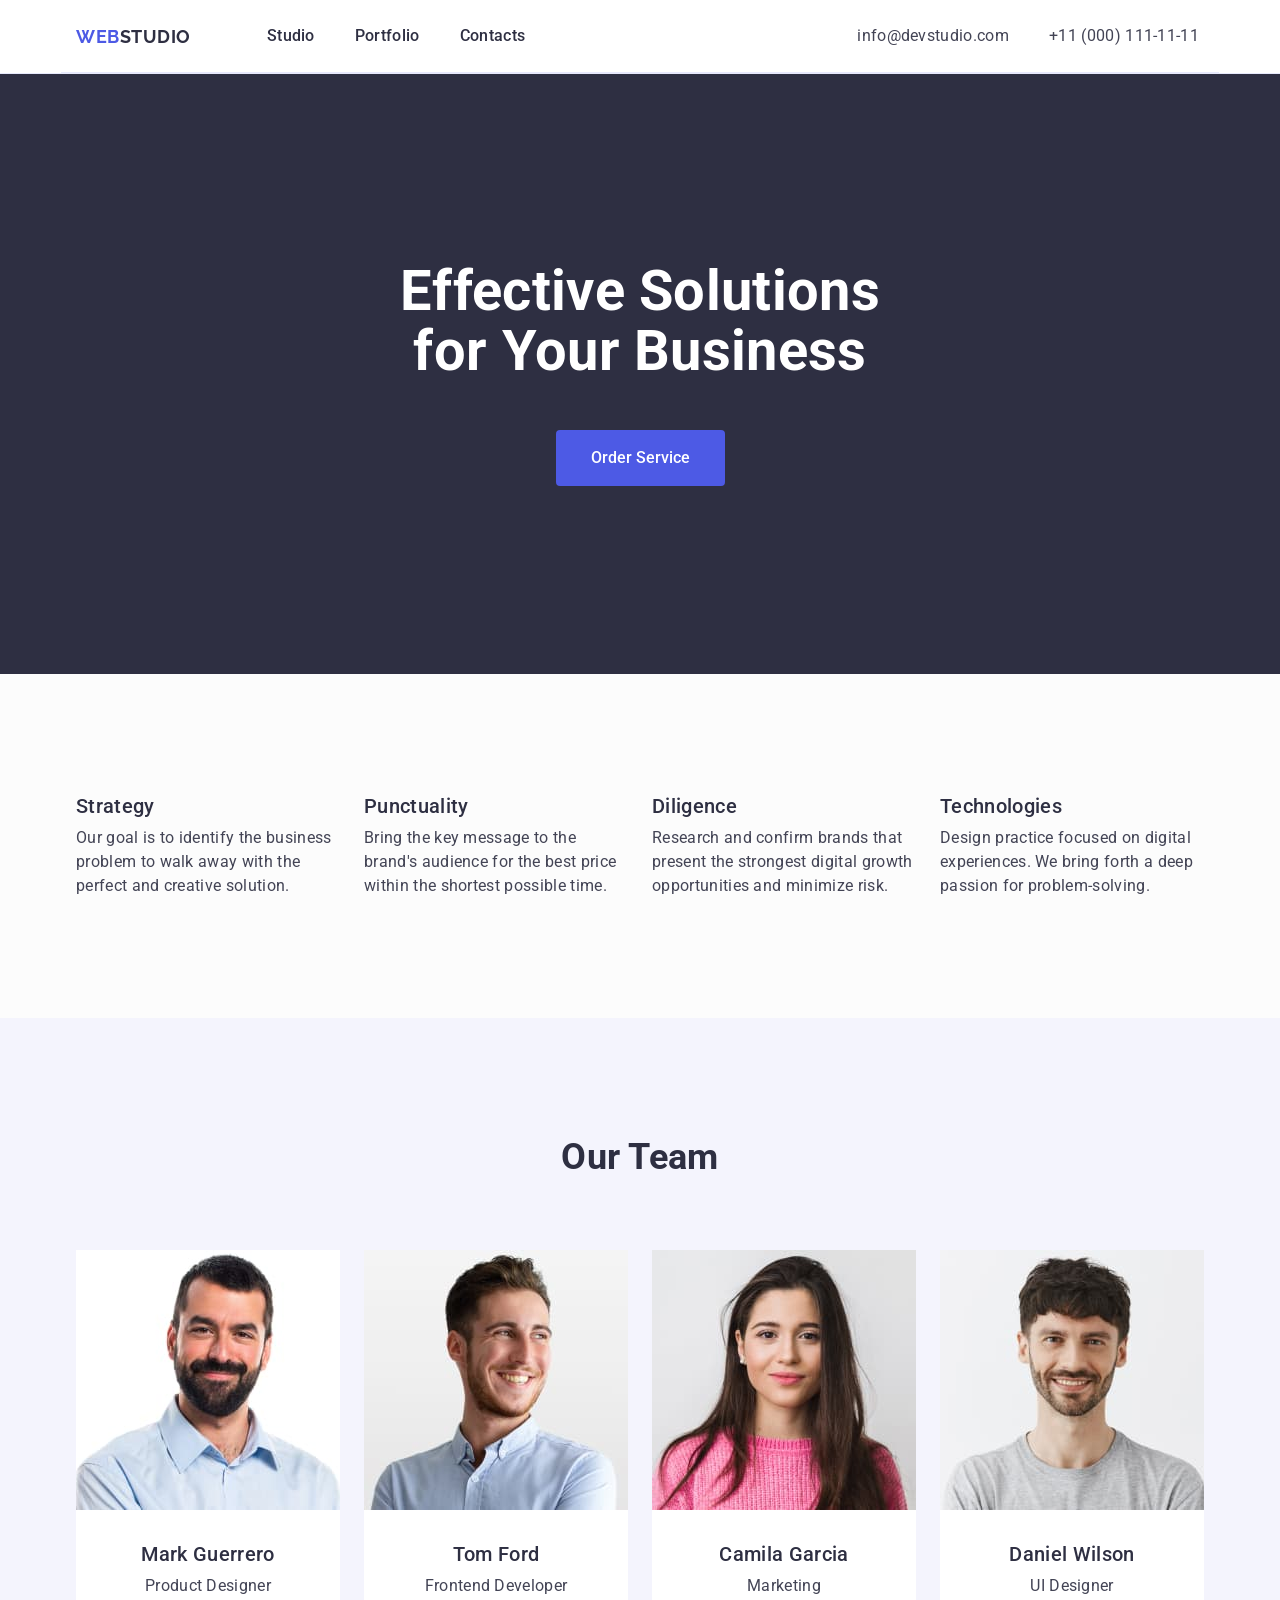
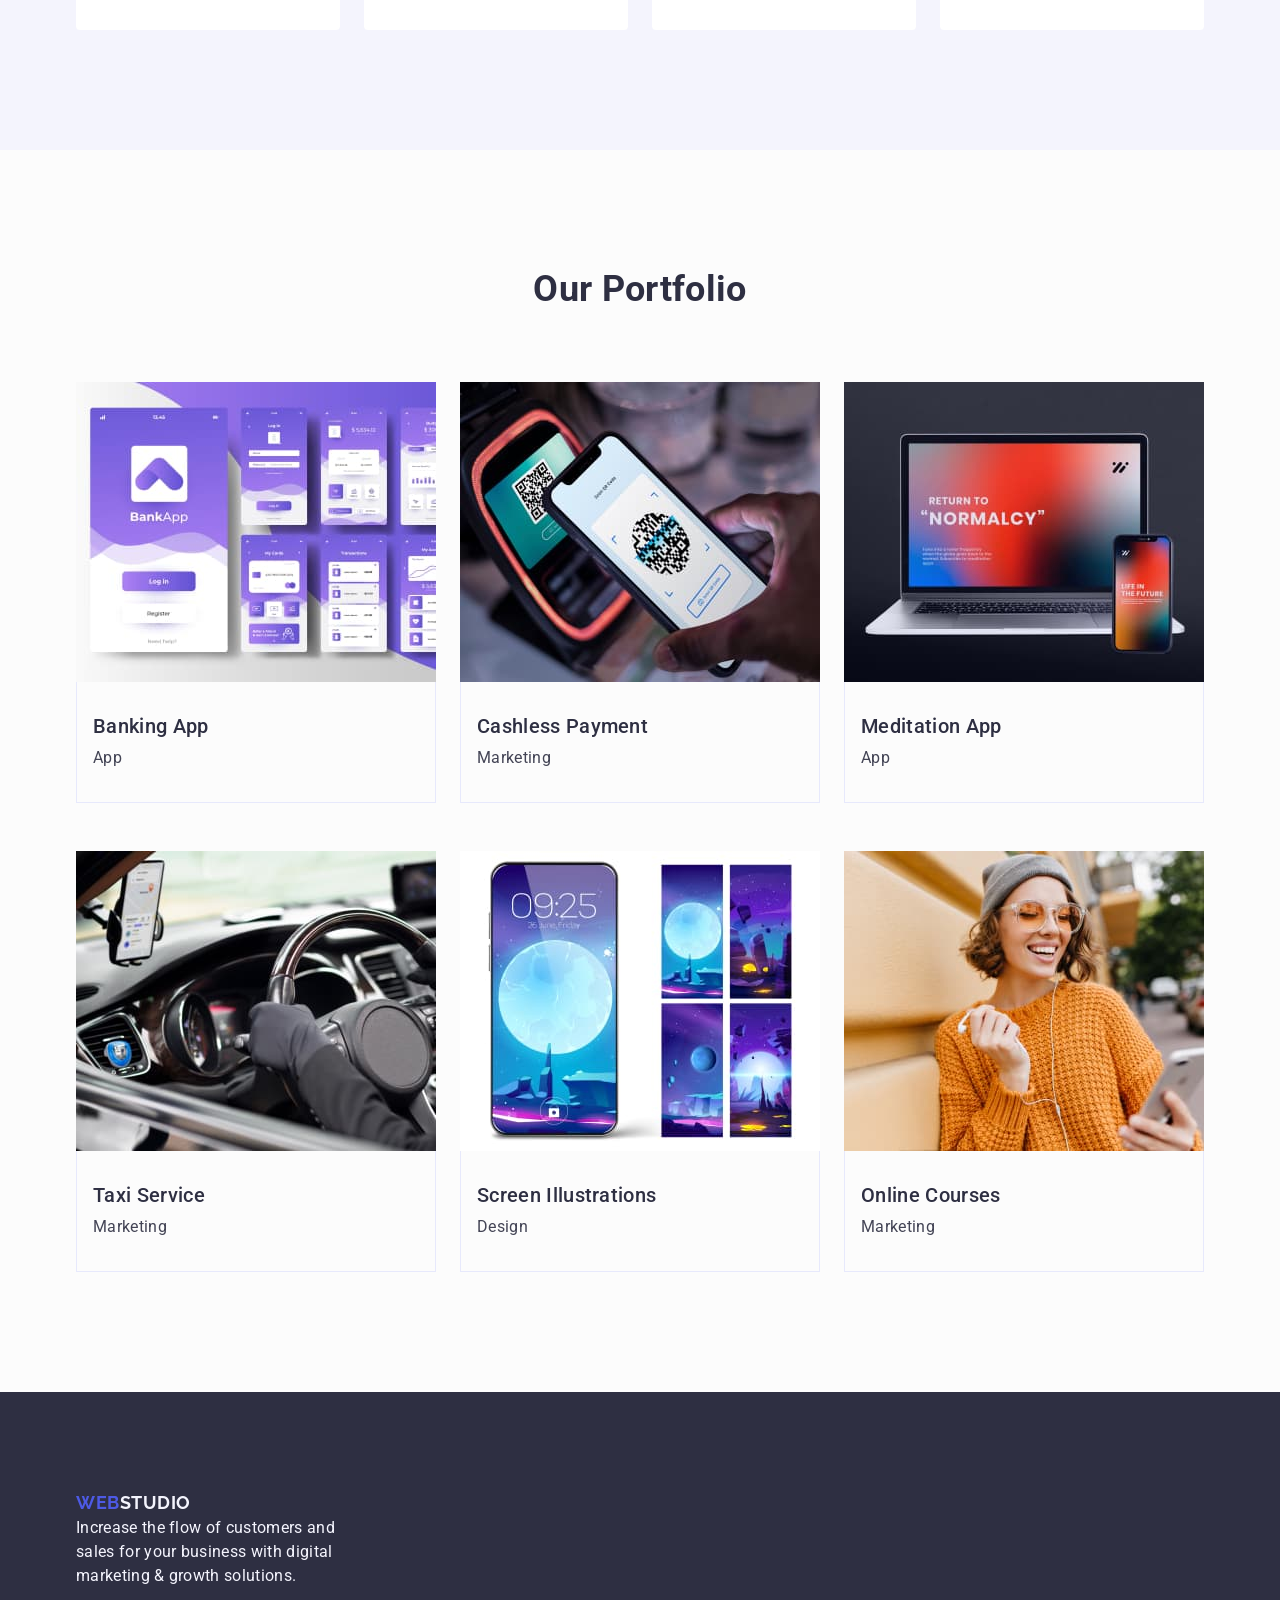
==== index.html @ 02511d61 "Initial commit" ====
<!DOCTYPE html>
<html lang="en">
  <head>
    <meta charset="UTF-8" />
    <meta name="viewport" content="width=device-width, initial-scale=1.0" />
    <title>Document</title>
    <link rel="preconnect" href="https://fonts.googleapis.com" />
    <link rel="preconnect" href="https://fonts.gstatic.com" crossorigin />
    <link rel="preconnect" href="https://fonts.googleapis.com" />
    <link rel="preconnect" href="https://fonts.gstatic.com" crossorigin />
    <link
      href="https://fonts.googleapis.com/css2?family=Raleway:ital,wght@0,700;1,700&family=Roboto:wght@400;500;700&display=swap"
      rel="stylesheet"
    />
    <link
      rel="stylesheet"
      href="https://cdnjs.cloudflare.com/ajax/libs/modern-normalize/3.0.1/modern-normalize.min.css"
    />
    <link rel="stylesheet" href="./css/style.css" />
  </head>
  <body>
    <!-- #region Header -->

    <header class="header-page">
      <div class="container header-page">
        <nav class="nav-page">
          <a class="nav-logo" href="./index.html"
            >WEB<span class="nav-logo-half">STUDIO</span></a
          >
          <ul class="nav-list">
            <li class="nav-item">
              <a class="nav-pages" href="./index.html">Studio</a>
            </li>
            <li class="nav-item"><a class="nav-pages" href="">Portfolio</a></li>
            <li class="nav-item"><a class="nav-pages" href="">Contacts</a></li>
          </ul>
        </nav>
        <address class="header-addr">
          <ul class="contacts">
            <li class="contacts-item">
              <a class="contacts-link" href="mailto:info@devstudio.com"
                >info@devstudio.com</a
              >
            </li>
            <li class="contacts-item">
              <a class="contacts-tel" href="tel:+110001111111"
                >+11 (000) 111-11-11</a
              >
            </li>
          </ul>
        </address>
      </div>
    </header>
    <!-- #endregion -->

    <main>
      <!-- #region Hero =======-->

      <section class="hero section">
        <div class="container">
          <h1 class="hero-name">Effective Solutions for Your Business</h1>
          <button class="hero-button" type="button">Order Service</button>
        </div>
      </section>
      <!-- #endregion -->

      <!-- #region Priorities -->

      <section class="priorities section">
        <div class="container priorities-container">
          <h2 class="priorities-name visually-hidden">Our priorities</h2>
          <ul class="priorities-list">
            <li class="priorities-list-item">
              <h3 class="priorities-list-name">Strategy</h3>
              <p class="priorities-list-text">
                Our goal is to identify the business problem to walk away with
                the perfect and creative solution.
              </p>
            </li>
            <li class="priorities-list-item">
              <h3 class="priorities-list-name">Punctuality</h3>
              <p class="priorities-list-text">
                Bring the key message to the brand's audience for the best price
                within the shortest possible time.
              </p>
            </li>
            <li class="priorities-list-item">
              <h3 class="priorities-list-name">Diligence</h3>
              <p class="priorities-list-text">
                Research and confirm brands that present the strongest digital
                growth opportunities and minimize risk.
              </p>
            </li>
            <li class="priorities-list-item">
              <h3 class="priorities-list-name">Technologies</h3>
              <p class="priorities-list-text">
                Design practice focused on digital experiences. We bring forth a
                deep passion for problem-solving.
              </p>
            </li>
          </ul>
        </div>
      </section>
      <!-- #endregion -->

      <!-- #region Our Team -->

      <section class="team section">
        <div class="container">
          <h2 class="team-name">Our Team</h2>
          <ul class="team-list">
            <li class="team-list-item">
              <img
                class="team-list-img"
                src="./img/webstudio/mark_guerrero.jpg"
                alt="Mark Guerrero"
                width="264"
                height="260"
              />
              <div class="team-container">
                <h3 class="team-list-name">Mark Guerrero</h3>
                <p class="team-list-text">Product Designer</p>
              </div>
            </li>
            <li class="team-list-item">
              <img
                class="team-list-img"
                src="./img/webstudio/tom_ford.jpg"
                alt="Tom Ford"
                width="264"
                height="260"
              />
              <div class="team-container">
                <h3 class="team-list-name">Tom Ford</h3>
                <p class="team-list-text">Frontend Developer</p>
              </div>
            </li>
            <li class="team-list-item">
              <img
                class="team-list-img"
                src="./img/webstudio/camila_garcia.jpg"
                alt="Camila Garcia"
                width="264"
                height="260"
              />
              <div class="team-container">
                <h3 class="team-list-name">Camila Garcia</h3>
                <p class="team-list-text">Marketing</p>
              </div>
            </li>
            <li class="team-list-item">
              <img
                class="team-list-img"
                src="./img/webstudio/daniel_wilson.jpg"
                alt="Daniel Wilson"
                width="264"
                height="260"
              />
              <div class="team-container">
                <h3 class="team-list-name">Daniel Wilson</h3>
                <p class="team-list-text">UI Designer</p>
              </div>
            </li>
          </ul>
        </div>
      </section>
      <!-- #endregion -->

      <!-- #region Portfolio -->

      <section class="portfolio section">
        <div class="container">
          <h2 class="portfolio-name">Our Portfolio</h2>
          <ul class="portfolio-list">
            <li class="portfolio-list-item">
              <img
                class="portfolio-list-img"
                src="./img/portfolio/banking-app.jpg"
                alt="Banking App"
                width="360"
                height="300"
              />
              <div class="portfolio-container">
                <h3 class="portfolio-list-name">Banking App</h3>
                <p class="portfolio-list-text">App</p>
              </div>
            </li>
            <li class="portfolio-list-item">
              <img
                class="portfolio-list-img"
                src="./img/portfolio/cashless-payment.jpg"
                alt="Cashless Payment"
                width="360"
                height="300"
              />
              <div class="portfolio-container">
                <h3 class="portfolio-list-name">Cashless Payment</h3>
                <p class="portfolio-list-text">Marketing</p>
              </div>
            </li>
            <li class="portfolio-list-item">
              <img
                class="portfolio-list-img"
                src="./img/portfolio/meditation-app.jpg"
                alt="Meditation App"
                width="360"
                height="300"
              />
              <div class="portfolio-container">
                <h3 class="portfolio-list-name">Meditation App</h3>
                <p class="portfolio-list-text">App</p>
              </div>
            </li>
            <li class="portfolio-list-item">
              <img
                class="portfolio-list-img"
                src="./img/portfolio/taxi-service.jpg"
                alt="Taxi Service"
                width="360"
                height="300"
              />
              <div class="portfolio-container">
                <h3 class="portfolio-list-name">Taxi Service</h3>
                <p class="portfolio-list-text">Marketing</p>
              </div>
            </li>
            <li class="portfolio-list-item">
              <img
                class="portfolio-list-img"
                src="./img/portfolio/screen-illustrations.jpg"
                alt="Screen Illustrations"
                width="360"
                height="300"
              />
              <div class="portfolio-container">
                <h3 class="portfolio-list-name">Screen Illustrations</h3>
                <p class="portfolio-list-text">Design</p>
              </div>
            </li>
            <li class="portfolio-list-item">
              <img
                class="portfolio-list-img"
                src="./img/portfolio/online-courses.jpg"
                alt="Online Courses"
                width="360"
                height="300"
              />
              <div class="portfolio-container">
                <h3 class="portfolio-list-name">Online Courses</h3>
                <p class="portfolio-list-text">Marketing</p>
              </div>
            </li>
          </ul>
        </div>
      </section>
      <!-- #endregion -->
    </main>

    <!--#region Footer -->

    <footer class="footer">
      <div class="container">
        <a class="nav-logo-footer" href="./index.html"
          >WEB<span class="nav-logo-half">STUDIO</span></a
        >
        <p class="footer-text">
          Increase the flow of customers and sales for your business with
          digital marketing & growth solutions.
        </p>
      </div>
    </footer>
    <!-- #endregion -->
  </body>
</html>
---- css/style.css ----
body {
  color: #434455;
  background-color: #fcfcfc;
  font-family: roboto, sans-serif;
  font-weight: 400;
  font-size: 16px;
  letter-spacing: 0.02em;
  line-height: 1.5;
}

/* #region крапки списків */
ul,
ol {
  margin-top: 0;
  margin-bottom: 0;
  padding-left: 0;
  list-style: none;
}

.visually-hidden {
  position: absolute;
  width: 1px;
  height: 1px;
  margin: -1px;
  border: 0;
  padding: 0;

  white-space: nowrap;
  clip-path: inset(100%);
  clip: rect(0 0 0 0);
  overflow: hidden;
}

/* #endregion */
/* #region нижне підкреслювання */
* {
  text-decoration: none;
}
/* #endregion */
/* #region загальний скид відступів */
h1,
h2,
h3,
h4,
h5,
h6,
p {
  margin-top: 0;
  margin-bottom: 0;
  padding: 0;
}

/* #endregion */
/* #region загальні данні для контейнера та секцій */
.container {
  max-width: 1158px;
  padding: 0 15px;
  margin: 0 auto;
}

.section {
  padding: 120px 0;
}
/* #endregion */
/* #region img в block */
img {
  display: block;
}
/* #endregion */
/*  #region Header */
.container .header-page {
  display: flex;
}
.header-page .container {
  display: flex;
}

.header-page {
  background-color: #ffffff;
  flex-wrap: nowrap;
  border-bottom: 1px solid #e7e9fc;
}

.nav-page {
  display: flex;
  align-items: center;
}

.nav-logo {
  font-family: Raleway, sans-serif;
  font-weight: 700;
  font-size: 18px;
  line-height: 1.1667;
  letter-spacing: 0.03em;
  color: #4d5ae5;
  margin-right: 76px;
  display: block;
  padding-top: 24px;
  padding-bottom: 24px;
}
.nav-logo-half {
  font-family: Raleway, sans-serif;
  font-weight: 700;
  font-size: 18px;
  line-height: 1.1667;
  letter-spacing: 0.03em;
  color: #2e2f42;
}

.nav-list {
  display: flex;
}

.nav-item {
  flex-basis: calc((100% - 80px) / 3);
}

.nav-item:not(:last-child) {
  margin-right: 40px;
}
.current-nav-pages {
  font-weight: 500;
  color: #2e2f42;
}
.current-nav-pages:hover,
.current-nav-pages:focus {
  color: #404bbf;
}

.current-nav-pages:active {
  color: #404bbf;
  text-decoration: underline;
}

.nav-pages:hover,
.nav-pages:focus,
.nav-pages:active {
  color: #404bbf;
}
.nav-pages {
  display: block;
  font-weight: 500;
  color: #2e2f42;
  padding: 24px 0;
}
.header-addr {
  font-style: normal;
  display: block;
  padding-top: 24px;
  padding-bottom: 24px;
}

.contacts {
  display: flex;
  margin-left: 332px;
}

.contacts-item {
  gap: 40px;
}

.contacts-link {
  margin-right: 40px;
}
.contacts-link,
.contacts-tel {
  display: inline-block;
  color: #434455;
}

.contacts-link:hover,
.contacts-link:focus {
  color: #404bbf;
}
.contacts-tel:hover,
.contacts-tel:focus {
  color: #404bbf;
}
/*  #endregion  */

/* #region Hero */
.hero {
  background-color: #2e2f42;
  padding-top: 188px;
  padding-bottom: 188px;
  text-align: center;
}
.hero-name {
  font-weight: 700;
  font-size: 56px;
  line-height: 1.07;
  color: #ffffff;
  max-width: 496px;
  margin-left: auto;
  margin-right: auto;
  margin-bottom: 48px;
}
.hero-button {
  font-weight: 500;
  color: #ffffff;
  background-color: #4d5ae5;
  min-width: 169px;
  height: 56px;
  border: 0;
  border-radius: 4px;
  cursor: pointer;
}
/* #endregion */

/* #region Priorities */
.priorities-container {
  display: flex;
}

.priorities-list {
  display: flex;
  gap: 24px;
}
.priorities-list-item {
  flex-basis: calc((100% - 72px) / 4);
}

.priorities-list-name {
  margin-bottom: 8px;
  font-weight: 500;
  font-size: 20px;
  line-height: 1.2;
  color: #2e2f42;
}
.priorities-list-text {
  display: flex;
  max-width: 264px;
  color: #434455;
}
/* #endregion */

/* #region Our Team */
.team {
  background-color: #f4f4fd;
}
.team-name {
  font-weight: 700;
  font-size: 36px;
  line-height: 1.11;
  text-align: center;
  margin-bottom: 72px;
  color: #2e2f42;
}
.team-list {
  display: flex;
  gap: 24px;
}

.team-list-item {
  border-radius: 0 0 4px 4px;
  background-color: #ffffff;
  width: calc((100% - 72px) / 4);
}

.team-container {
  padding: 32px 0;
  text-align: center;
}
.team-list-name {
  font-weight: 500;
  font-size: 20px;
  line-height: 1.2;
  color: #2e2f42;
  margin-bottom: 8px;
}
.team-list-text {
  color: #434455;
}
/* #endregion */

/* #region Portfolio */
.portfolio {
}
.portfolio-name {
  font-weight: 700;
  font-size: 36px;
  line-height: 1.11;
  text-align: center;
  margin-bottom: 72px;
  color: #2e2f42;
}
.portfolio-list {
  display: flex;
  flex-wrap: wrap;
  gap: 48px 24px;
}
.portfolio-list-item {
  flex-basis: calc((100% - 48px) / 3);
}

.portfolio-container {
  padding: 32px 16px;
  border-bottom: 1px solid #e7e9fc;
  border-left: 1px solid #e7e9fc;
  border-right: 1px solid #e7e9fc;
}

.portfolio-list-name {
  font-weight: 500;
  font-size: 20px;
  line-height: 1.2;
  margin-bottom: 8px;
  color: #2e2f42;
}
.portfolio-list-text {
  color: #434455;
}
/* #endregion */

/* #region Footer */
.footer {
  padding-top: 100px;
  padding-bottom: 100px;
  background: #2e2f42;
}

.footer .container {
  flex-direction: column;
}
.footer .nav-logo-footer {
  font-family: 'Raleway', sans-serif;
  font-weight: 700;
  font-size: 18px;
  line-height: 1.17;
  letter-spacing: 0.03em;
  margin-bottom: 16px;
  color: #4d5ae5;
}
.footer .nav-logo-half {
  font-family: 'Raleway', sans-serif;
  font-weight: 700;
  font-size: 18px;
  line-height: 1.17;
  letter-spacing: 0.03em;
  color: #f4f4fd;
}
.footer-text {
  max-width: 264px;
  color: #f4f4fd;
}
/* #endregion */
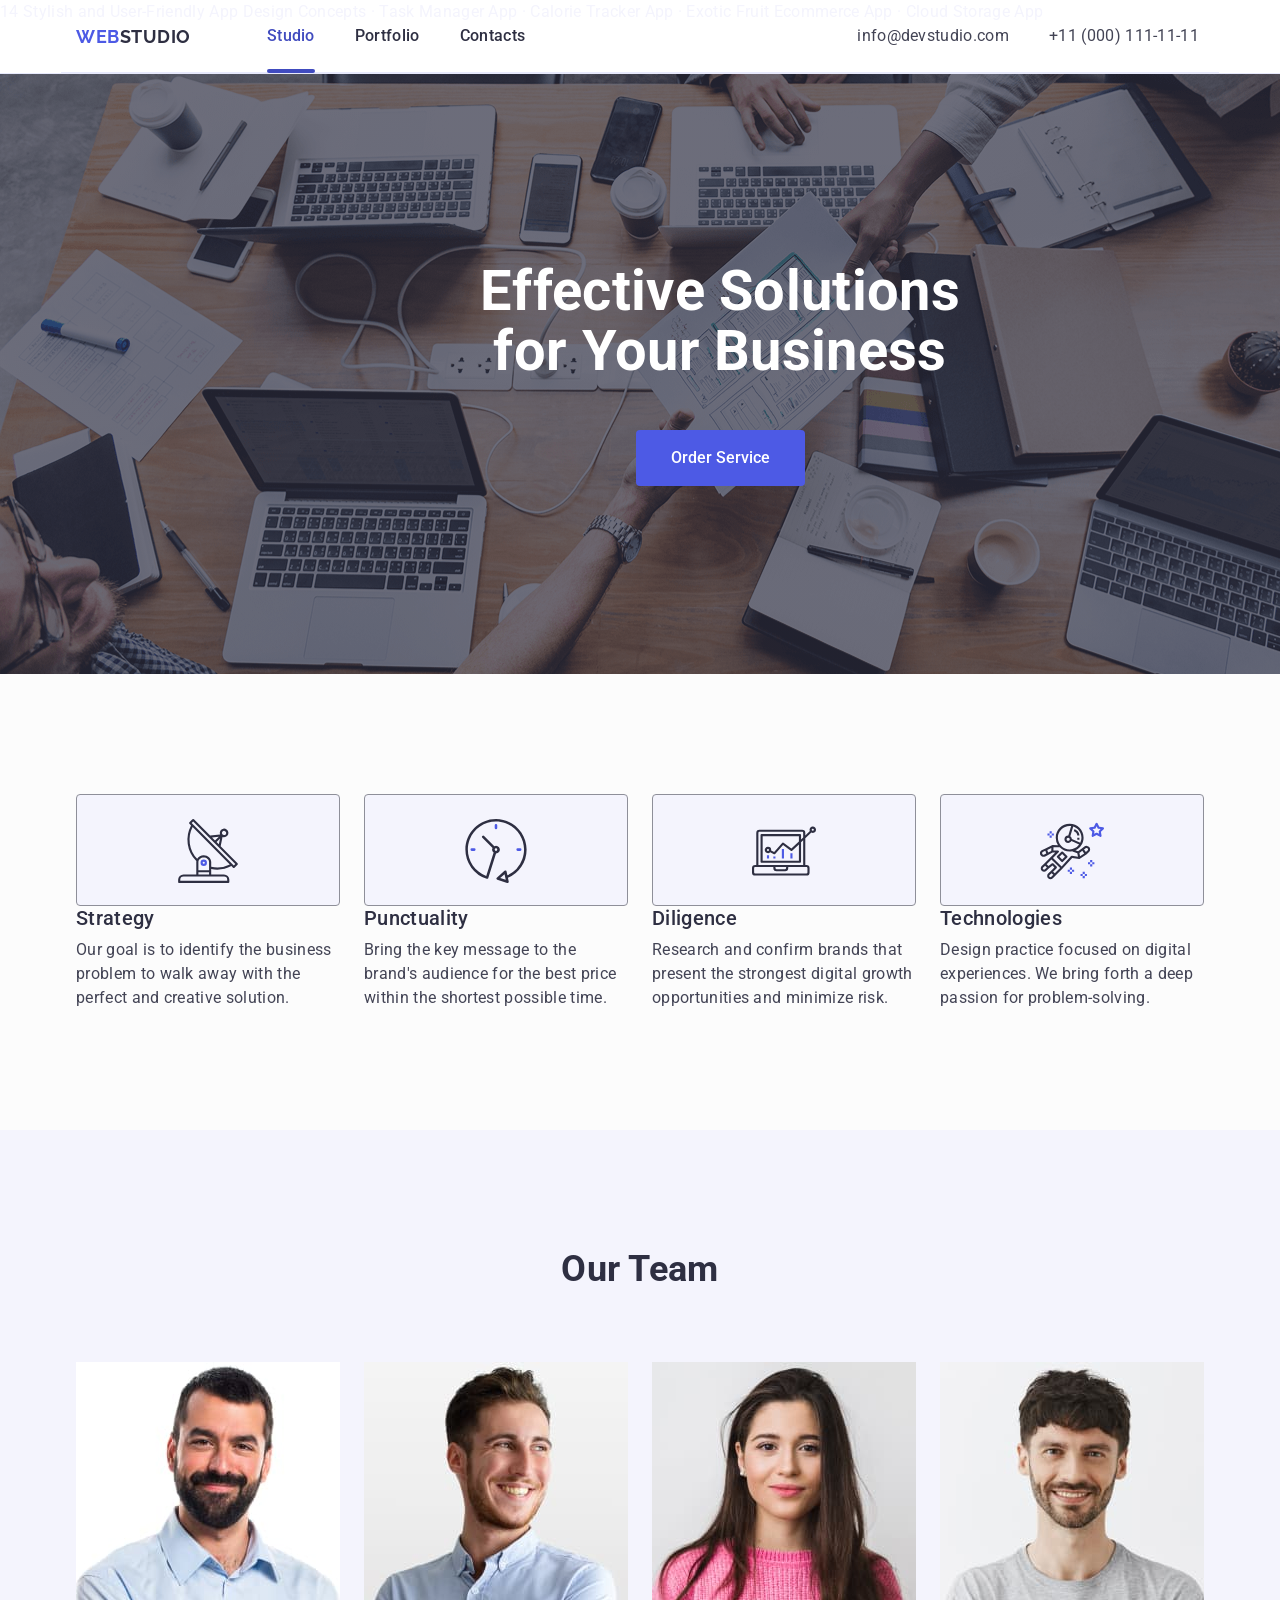
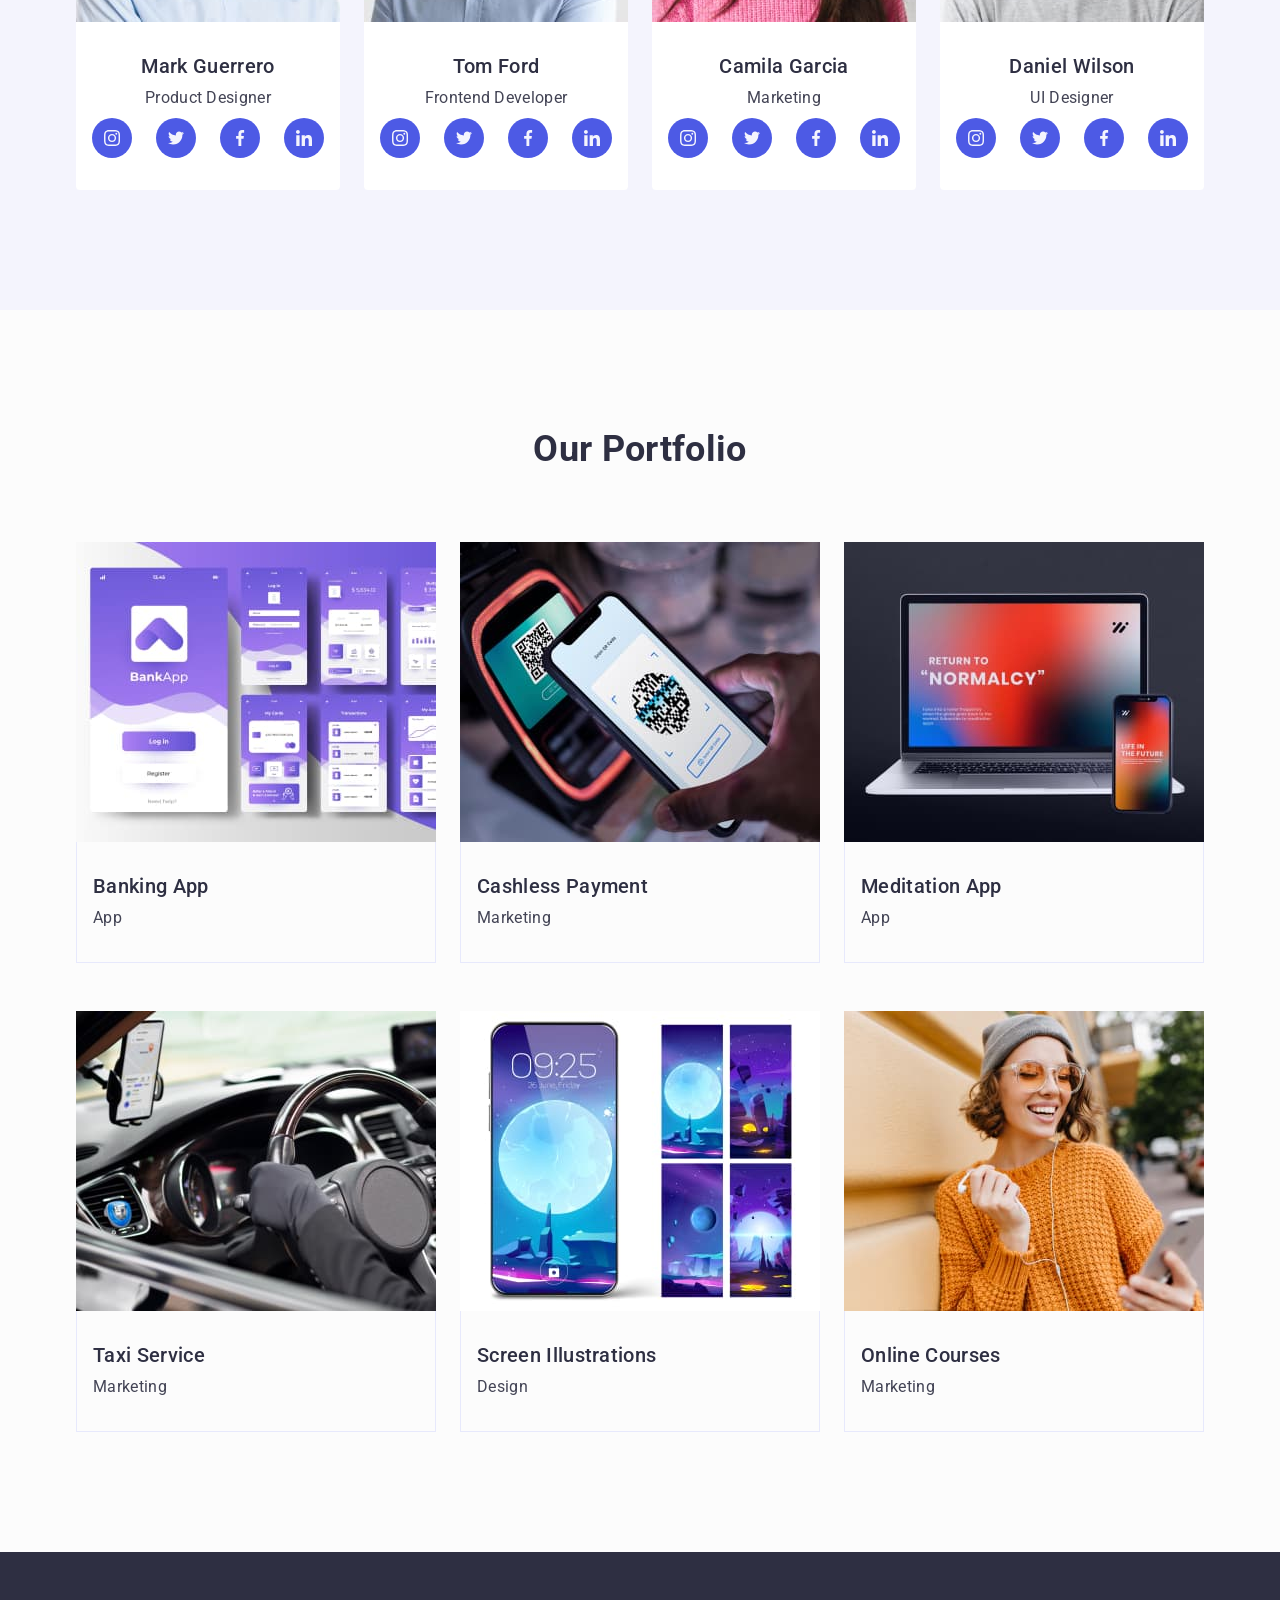
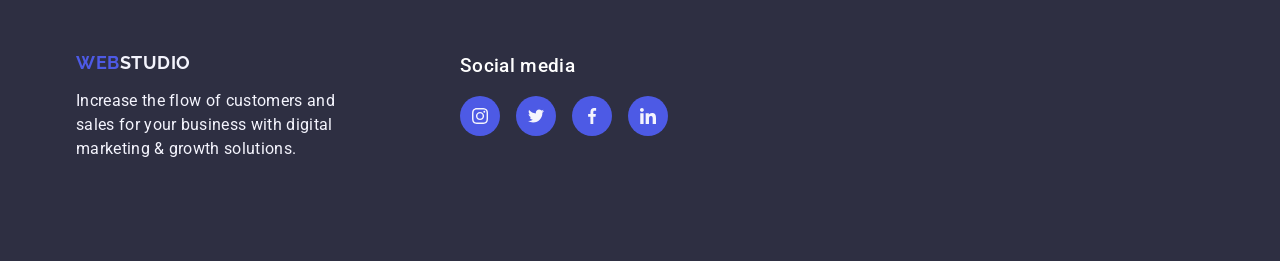
==== commit d601985d: "додавання svg іконок, створення css-переходів" ====
--- a/index.html
+++ b/index.html
@@ -29,7 +29,7 @@
           >
           <ul class="nav-list">
             <li class="nav-item">
-              <a class="nav-pages" href="./index.html">Studio</a>
+              <a class="nav-pages page-studio" href="./index.html">Studio</a>
             </li>
             <li class="nav-item"><a class="nav-pages" href="">Portfolio</a></li>
             <li class="nav-item"><a class="nav-pages" href="">Contacts</a></li>
@@ -71,6 +71,11 @@
           <h2 class="priorities-name visually-hidden">Our priorities</h2>
           <ul class="priorities-list">
             <li class="priorities-list-item">
+              <div class="icon">
+                <svg class="priorities-list-icon" width="64" height="64">
+                  <use href="./img/icons/icons.svg#icon-antenna"></use>
+                </svg>
+              </div>
               <h3 class="priorities-list-name">Strategy</h3>
               <p class="priorities-list-text">
                 Our goal is to identify the business problem to walk away with
@@ -78,6 +83,11 @@
               </p>
             </li>
             <li class="priorities-list-item">
+              <div class="icon">
+                <svg class="priorities-list-icon" width="64" height="64">
+                  <use href="./img/icons/icons.svg#icon-clock"></use>
+                </svg>
+              </div>
               <h3 class="priorities-list-name">Punctuality</h3>
               <p class="priorities-list-text">
                 Bring the key message to the brand's audience for the best price
@@ -85,6 +95,11 @@
               </p>
             </li>
             <li class="priorities-list-item">
+              <div class="icon">
+                <svg class="priorities-list-icon" width="64" height="64">
+                  <use href="./img/icons/icons.svg#icon-diagram"></use>
+                </svg>
+              </div>
               <h3 class="priorities-list-name">Diligence</h3>
               <p class="priorities-list-text">
                 Research and confirm brands that present the strongest digital
@@ -92,6 +107,11 @@
               </p>
             </li>
             <li class="priorities-list-item">
+              <div class="icon">
+                <svg class="priorities-list-icon" width="64" height="64">
+                  <use href="./img/icons/icons.svg#icon-astronaut"></use>
+                </svg>
+              </div>
               <h3 class="priorities-list-name">Technologies</h3>
               <p class="priorities-list-text">
                 Design practice focused on digital experiences. We bring forth a
@@ -120,6 +140,52 @@
               <div class="team-container">
                 <h3 class="team-list-name">Mark Guerrero</h3>
                 <p class="team-list-text">Product Designer</p>
+                <ul class="team-container-icon">
+                  <li class="team-list-icon">
+                    <a href="#" class="team-list-icon-social"
+                      ><svg
+                        class="team-link-social-icon"
+                        width="16"
+                        height="16"
+                      >
+                        <use href="./img/icons/icons.svg#icon-instagram"></use>
+                      </svg>
+                    </a>
+                  </li>
+                  <li class="team-list-icon">
+                    <a href="" class="team-list-icon-social"
+                      ><svg
+                        class="team-link-social-icon"
+                        width="16"
+                        height="16"
+                      >
+                        <use href="./img/icons/icons.svg#icon-twitter"></use>
+                      </svg>
+                    </a>
+                  </li>
+                  <li class="team-list-icon">
+                    <a href="" class="team-list-icon-social"
+                      ><svg
+                        class="team-link-social-icon"
+                        width="16"
+                        height="16"
+                      >
+                        <use href="./img/icons/icons.svg#icon-facebook"></use>
+                      </svg>
+                    </a>
+                  </li>
+                  <li class="team-list-icon">
+                    <a href="" class="team-list-icon-social"
+                      ><svg
+                        class="team-link-social-icon"
+                        width="16"
+                        height="16"
+                      >
+                        <use href="./img/icons/icons.svg#icon-linkedin"></use>
+                      </svg>
+                    </a>
+                  </li>
+                </ul>
               </div>
             </li>
             <li class="team-list-item">
@@ -133,6 +199,52 @@
               <div class="team-container">
                 <h3 class="team-list-name">Tom Ford</h3>
                 <p class="team-list-text">Frontend Developer</p>
+                <ul class="team-container-icon">
+                  <li class="team-list-icon">
+                    <a href="#" class="team-list-icon-social"
+                      ><svg
+                        class="team-link-social-icon"
+                        width="16"
+                        height="16"
+                      >
+                        <use href="./img/icons/icons.svg#icon-instagram"></use>
+                      </svg>
+                    </a>
+                  </li>
+                  <li class="team-list-icon">
+                    <a href="" class="team-list-icon-social"
+                      ><svg
+                        class="team-link-social-icon"
+                        width="16"
+                        height="16"
+                      >
+                        <use href="./img/icons/icons.svg#icon-twitter"></use>
+                      </svg>
+                    </a>
+                  </li>
+                  <li class="team-list-icon">
+                    <a href="" class="team-list-icon-social"
+                      ><svg
+                        class="team-link-social-icon"
+                        width="16"
+                        height="16"
+                      >
+                        <use href="./img/icons/icons.svg#icon-facebook"></use>
+                      </svg>
+                    </a>
+                  </li>
+                  <li class="team-list-icon">
+                    <a href="" class="team-list-icon-social"
+                      ><svg
+                        class="team-link-social-icon"
+                        width="16"
+                        height="16"
+                      >
+                        <use href="./img/icons/icons.svg#icon-linkedin"></use>
+                      </svg>
+                    </a>
+                  </li>
+                </ul>
               </div>
             </li>
             <li class="team-list-item">
@@ -146,6 +258,52 @@
               <div class="team-container">
                 <h3 class="team-list-name">Camila Garcia</h3>
                 <p class="team-list-text">Marketing</p>
+                <ul class="team-container-icon">
+                  <li class="team-list-icon">
+                    <a href="#" class="team-list-icon-social"
+                      ><svg
+                        class="team-link-social-icon"
+                        width="16"
+                        height="16"
+                      >
+                        <use href="./img/icons/icons.svg#icon-instagram"></use>
+                      </svg>
+                    </a>
+                  </li>
+                  <li class="team-list-icon">
+                    <a href="" class="team-list-icon-social"
+                      ><svg
+                        class="team-link-social-icon"
+                        width="16"
+                        height="16"
+                      >
+                        <use href="./img/icons/icons.svg#icon-twitter"></use>
+                      </svg>
+                    </a>
+                  </li>
+                  <li class="team-list-icon">
+                    <a href="" class="team-list-icon-social"
+                      ><svg
+                        class="team-link-social-icon"
+                        width="16"
+                        height="16"
+                      >
+                        <use href="./img/icons/icons.svg#icon-facebook"></use>
+                      </svg>
+                    </a>
+                  </li>
+                  <li class="team-list-icon">
+                    <a href="" class="team-list-icon-social"
+                      ><svg
+                        class="team-link-social-icon"
+                        width="16"
+                        height="16"
+                      >
+                        <use href="./img/icons/icons.svg#icon-linkedin"></use>
+                      </svg>
+                    </a>
+                  </li>
+                </ul>
               </div>
             </li>
             <li class="team-list-item">
@@ -159,6 +317,52 @@
               <div class="team-container">
                 <h3 class="team-list-name">Daniel Wilson</h3>
                 <p class="team-list-text">UI Designer</p>
+                <ul class="team-container-icon">
+                  <li class="team-list-icon">
+                    <a href="#" class="team-list-icon-social"
+                      ><svg
+                        class="team-link-social-icon"
+                        width="16"
+                        height="16"
+                      >
+                        <use href="./img/icons/icons.svg#icon-instagram"></use>
+                      </svg>
+                    </a>
+                  </li>
+                  <li class="team-list-icon">
+                    <a href="" class="team-list-icon-social"
+                      ><svg
+                        class="team-link-social-icon"
+                        width="16"
+                        height="16"
+                      >
+                        <use href="./img/icons/icons.svg#icon-twitter"></use>
+                      </svg>
+                    </a>
+                  </li>
+                  <li class="team-list-icon">
+                    <a href="" class="team-list-icon-social"
+                      ><svg
+                        class="team-link-social-icon"
+                        width="16"
+                        height="16"
+                      >
+                        <use href="./img/icons/icons.svg#icon-facebook"></use>
+                      </svg>
+                    </a>
+                  </li>
+                  <li class="team-list-icon">
+                    <a href="" class="team-list-icon-social"
+                      ><svg
+                        class="team-link-social-icon"
+                        width="16"
+                        height="16"
+                      >
+                        <use href="./img/icons/icons.svg#icon-linkedin"></use>
+                      </svg>
+                    </a>
+                  </li>
+                </ul>
               </div>
             </li>
           </ul>
@@ -173,17 +377,28 @@
           <h2 class="portfolio-name">Our Portfolio</h2>
           <ul class="portfolio-list">
             <li class="portfolio-list-item">
-              <img
-                class="portfolio-list-img"
-                src="./img/portfolio/banking-app.jpg"
-                alt="Banking App"
-                width="360"
-                height="300"
-              />
-              <div class="portfolio-container">
-                <h3 class="portfolio-list-name">Banking App</h3>
-                <p class="portfolio-list-text">App</p>
-              </div>
+              <a href="#" class="overlay-link">
+                <div>
+                  <img
+                    class="portfolio-list-img"
+                    src="./img/portfolio/banking-app.jpg"
+                    alt="Banking App"
+                    width="360"
+                    height="300"
+                  />
+                </div>
+                <div class="portfolio-container">
+                  <h3 class="portfolio-list-name">Banking App</h3>
+                  <p class="portfolio-list-text">App</p>
+                </div>
+                <div class="overlay">
+                  <p class="overlay-text">
+                    14 Stylish and User-Friendly App Design Concepts · Task
+                    Manager App · Calorie Tracker App · Exotic Fruit Ecommerce
+                    App · Cloud Storage App
+                  </p>
+                </div>
+              </a>
             </li>
             <li class="portfolio-list-item">
               <img
@@ -259,14 +474,51 @@
     <!--#region Footer -->
 
     <footer class="footer">
-      <div class="container">
-        <a class="nav-logo-footer" href="./index.html"
-          >WEB<span class="nav-logo-half">STUDIO</span></a
-        >
-        <p class="footer-text">
-          Increase the flow of customers and sales for your business with
-          digital marketing & growth solutions.
-        </p>
+      <div class="container container-footer">
+        <div class="logo-footer">
+          <a class="nav-logo-footer" href="./index.html"
+            >WEB<span class="nav-logo-half">STUDIO</span></a
+          >
+          <p class="footer-text">
+            Increase the flow of customers and sales for your business with
+            digital marketing & growth solutions.
+          </p>
+        </div>
+        <div class="social">
+          <h3 class="social-name">Social media</h3>
+          <div class="footer-social-icon">
+            <ul class="social-name-icon">
+              <li class="social-name-list-icon">
+                <a href="#" class="footer-list-icon-social"
+                  ><svg class="footer-link-social-icon" width="16" height="16">
+                    <use href="./img/icons/icons.svg#icon-instagram"></use>
+                  </svg>
+                </a>
+              </li>
+              <li class="social-name-list-icon">
+                <a href="" class="footer-list-icon-social"
+                  ><svg class="footer-link-social-icon" width="16" height="16">
+                    <use href="./img/icons/icons.svg#icon-twitter"></use>
+                  </svg>
+                </a>
+              </li>
+              <li class="social-name-list-icon">
+                <a href="" class="footer-list-icon-social"
+                  ><svg class="footer-link-social-icon" width="16" height="16">
+                    <use href="./img/icons/icons.svg#icon-facebook"></use>
+                  </svg>
+                </a>
+              </li>
+              <li class="social-name-list-icon">
+                <a href="" class="footer-list-icon-social"
+                  ><svg class="footer-link-social-icon" width="16" height="16">
+                    <use href="./img/icons/icons.svg#icon-linkedin"></use>
+                  </svg>
+                </a>
+              </li>
+            </ul>
+          </div>
+        </div>
       </div>
     </footer>
     <!-- #endregion -->
--- a/css/style.css
+++ b/css/style.css
@@ -118,7 +118,7 @@
 .nav-item:not(:last-child) {
   margin-right: 40px;
 }
-.current-nav-pages {
+/* .current-nav-pages {
   font-weight: 500;
   color: #2e2f42;
 }
@@ -130,7 +130,7 @@
 .current-nav-pages:active {
   color: #404bbf;
   text-decoration: underline;
-}
+} */
 
 .nav-pages:hover,
 .nav-pages:focus,
@@ -142,7 +142,27 @@
   font-weight: 500;
   color: #2e2f42;
   padding: 24px 0;
-}
+  transition-property: color;
+  transition-duration: 250ms;
+  transition-timing-function: cubic-bezier(0.4, 0, 0.2, 1);
+}
+
+.page-studio {
+  position: relative;
+  color: #404bbf;
+}
+
+.page-studio::after {
+  content: '';
+  width: 100%;
+  position: absolute;
+  left: 0;
+  bottom: -1px;
+  height: 4px;
+  background-color: #404bbf;
+  border-radius: 2px;
+}
+
 .header-addr {
   font-style: normal;
   display: block;
@@ -166,6 +186,9 @@
 .contacts-tel {
   display: inline-block;
   color: #434455;
+  transition-property: color;
+  transition-duration: 250ms;
+  transition-timing-function: cubic-bezier(0.4, 0, 0.2, 1);
 }
 
 .contacts-link:hover,
@@ -184,6 +207,17 @@
   padding-top: 188px;
   padding-bottom: 188px;
   text-align: center;
+
+  background-image: linear-gradient(
+      to bottom,
+      rgba(46, 47, 66, 0.7),
+      rgba(46, 47, 66, 0.7)
+    ),
+    url(../img/people-office.png);
+
+  width: 1440px;
+  margin-left: auto;
+  margin-right: auto;
 }
 .hero-name {
   font-weight: 700;
@@ -220,6 +254,18 @@
   flex-basis: calc((100% - 72px) / 4);
 }
 
+.icon {
+  display: block;
+  text-align: center;
+  border: 1px solid #8e8f99;
+  border-radius: 4px;
+  background: #f4f4fd;
+  height: 112px;
+}
+.priorities-list-icon {
+  height: 112px;
+}
+
 .priorities-list-name {
   margin-bottom: 8px;
   font-weight: 500;
@@ -255,6 +301,15 @@
   border-radius: 0 0 4px 4px;
   background-color: #ffffff;
   width: calc((100% - 72px) / 4);
+  transition-property: box-shadow;
+  transition-duration: 250ms;
+  transition-timing-function: cubic-bezier(0.4, 0, 0.2, 1);
+}
+
+.team-list-item:hover,
+.team-list-item:focus {
+  box-shadow: 0 2px 1px 0 rgba(46, 47, 66, 0.08),
+    0 1px 1px 0 rgba(46, 47, 66, 0.16), 0 1px 6px 0 rgba(46, 47, 66, 0.08);
 }
 
 .team-container {
@@ -270,12 +325,38 @@
 }
 .team-list-text {
   color: #434455;
-}
+  padding-bottom: 8px;
+}
+.team-container-icon {
+  display: flex;
+  gap: 24px;
+  padding-left: 16px;
+  padding-right: 16px;
+}
+
+.team-list-icon-social:hover,
+.team-list-icon-social:focus {
+  background-color: #31d0aa;
+}
+
+.team-list-icon-social {
+  display: flex;
+  justify-content: center;
+  align-items: center;
+  width: 40px;
+  height: 40px;
+  border-radius: 50%;
+  background-color: #4d5ae5;
+  fill: #f4f4fd;
+  transition-property: background-color;
+  transition-duration: 250ms;
+  transition-timing-function: cubic-bezier(0.4, 0, 0.2, 1);
+}
+
 /* #endregion */
 
 /* #region Portfolio */
-.portfolio {
-}
+
 .portfolio-name {
   font-weight: 700;
   font-size: 36px;
@@ -291,6 +372,16 @@
 }
 .portfolio-list-item {
   flex-basis: calc((100% - 48px) / 3);
+  transition-property: box-shadow, background-color;
+  transition-duration: 250ms;
+  transition-timing-function: cubic-bezier(0.4, 0, 0.2, 1);
+}
+
+.portfolio-list-item:hover,
+.portfolio-list-item:focus {
+  box-shadow: 0 2px 1px 0 rgba(46, 47, 66, 0.08),
+    0 1px 1px 0 rgba(46, 47, 66, 0.16), 0 1px 6px 0 rgba(46, 47, 66, 0.08);
+  background: #fff;
 }
 
 .portfolio-container {
@@ -310,6 +401,16 @@
 .portfolio-list-text {
   color: #434455;
 }
+
+.overlay {
+  position: absolute;
+  top: 0;
+  left: 0;
+}
+
+.overlay-text {
+  color: #f4f4fd;
+}
 /* #endregion */
 
 /* #region Footer */
@@ -319,9 +420,14 @@
   background: #2e2f42;
 }
 
-.footer .container {
+.container-footer {
+  display: flex;
+}
+
+.logo-footer {
   flex-direction: column;
 }
+
 .footer .nav-logo-footer {
   font-family: 'Raleway', sans-serif;
   font-weight: 700;
@@ -343,4 +449,43 @@
   max-width: 264px;
   color: #f4f4fd;
 }
-/* #endregion */
+
+.container .logo-footer {
+  display: flex;
+  margin-right: 120px;
+}
+
+.social {
+  display: block;
+}
+.social-name {
+  font-weight: 500;
+  color: #fff;
+  margin-bottom: 16px;
+}
+.social-name-icon {
+  display: flex;
+  gap: 16px;
+}
+.social-name-list-icon {
+}
+.footer-list-icon-social {
+  display: flex;
+  justify-content: center;
+  align-items: center;
+  width: 40px;
+  height: 40px;
+  border-radius: 50%;
+  background-color: #4d5ae5;
+  fill: #f4f4fd;
+  transition-property: background-color;
+  transition-duration: 250ms;
+  transition-timing-function: cubic-bezier(0.4, 0, 0.2, 1);
+}
+.footer-list-icon-social:hover,
+.footer-list-icon-social:focus {
+  background-color: #31d0aa;
+}
+.footer-link-social-icon {
+}
+/* #endregion */
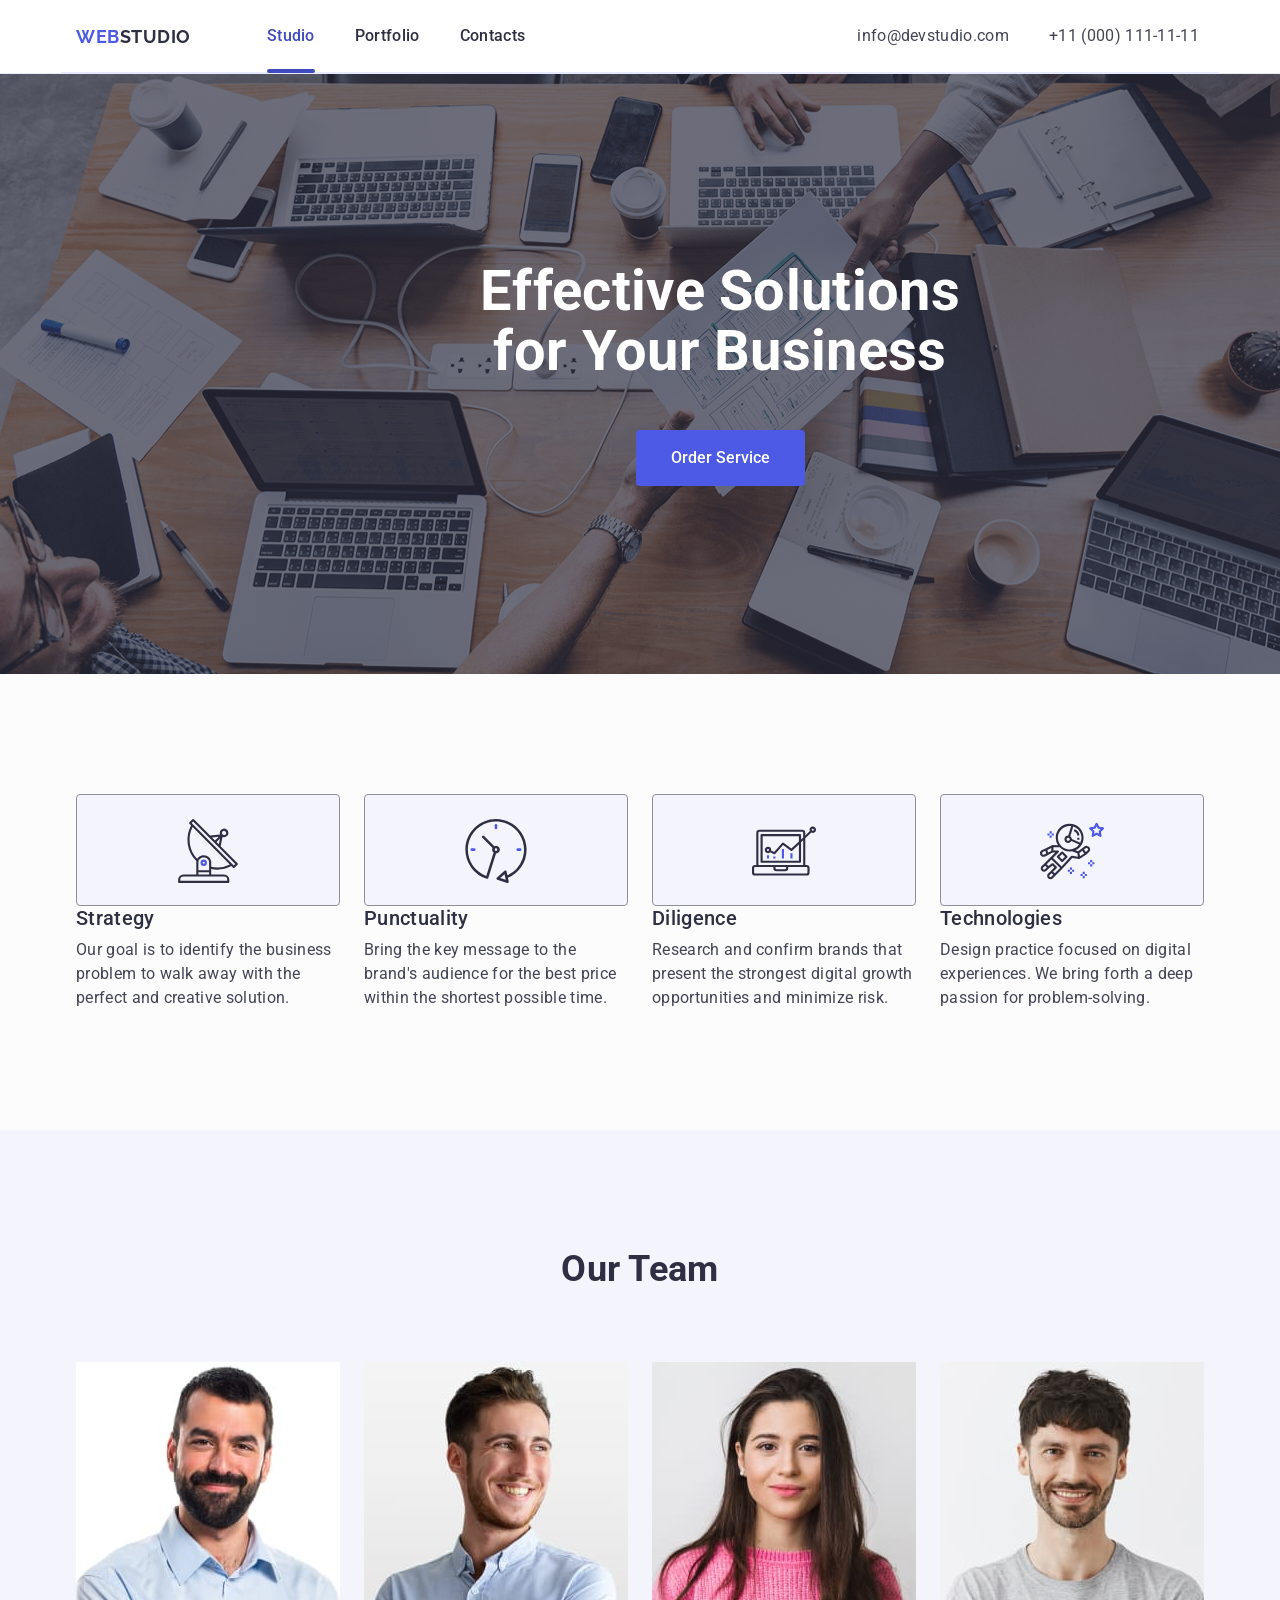
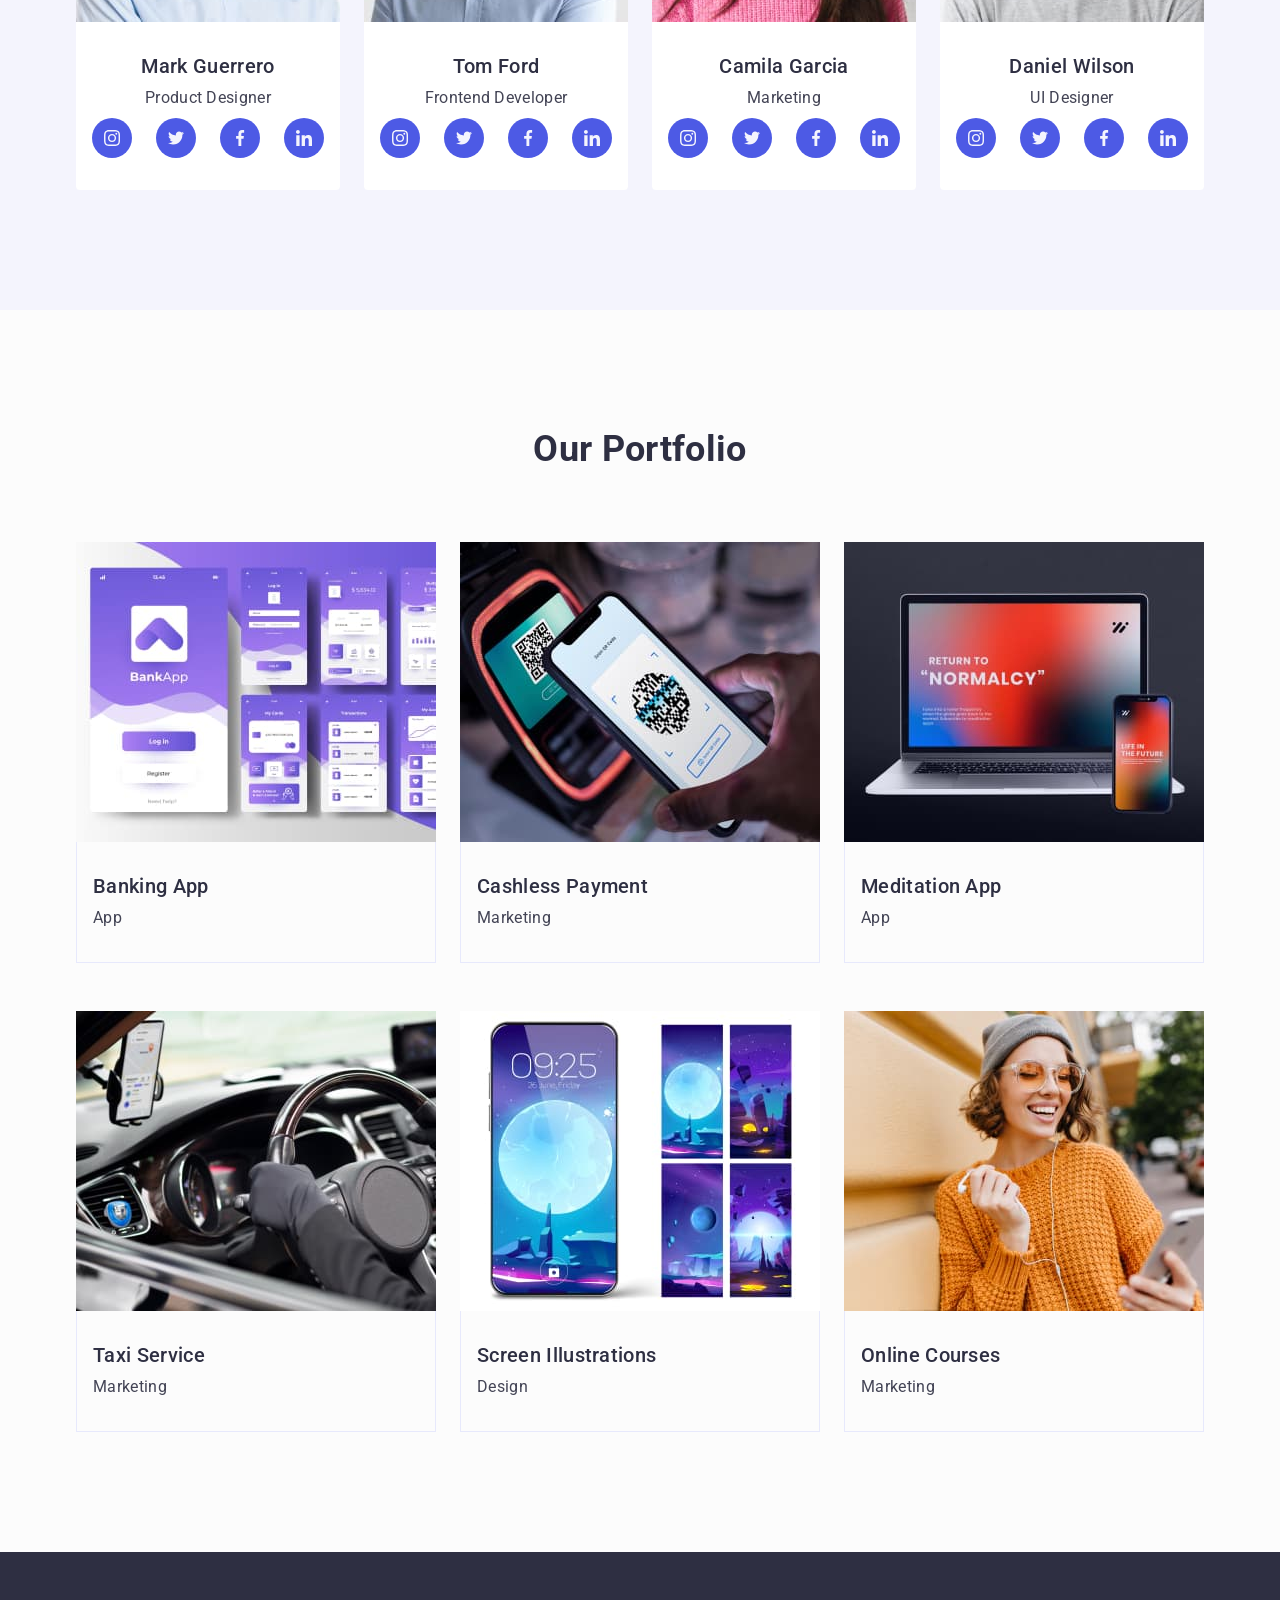
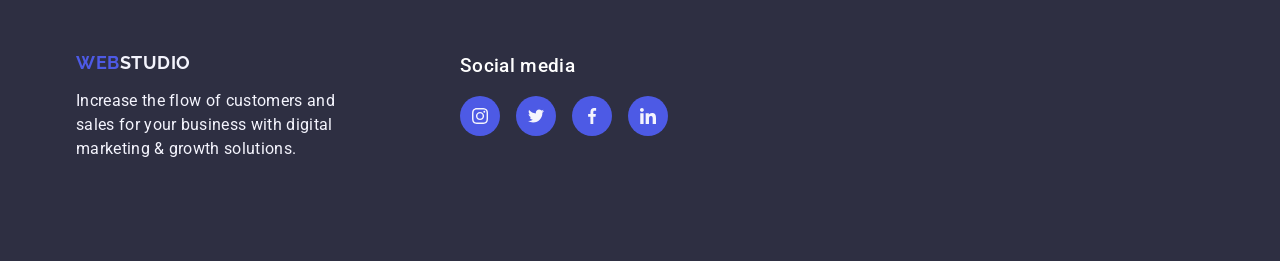
==== commit 969e20ef: "додавання оверлоу до секції Портфоліо" ====
--- a/index.html
+++ b/index.html
@@ -377,19 +377,33 @@
           <h2 class="portfolio-name">Our Portfolio</h2>
           <ul class="portfolio-list">
             <li class="portfolio-list-item">
+              <img
+                class="portfolio-list-img"
+                src="./img/portfolio/banking-app.jpg"
+                alt="Banking App"
+                width="360"
+                height="300"
+              />
+
+              <div class="portfolio-container">
+                <h3 class="portfolio-list-name">Banking App</h3>
+                <p class="portfolio-list-text">App</p>
+              </div>
+            </li>
+            <li class="portfolio-list-item">
               <a href="#" class="overlay-link">
                 <div>
                   <img
                     class="portfolio-list-img"
-                    src="./img/portfolio/banking-app.jpg"
-                    alt="Banking App"
+                    src="./img/portfolio/cashless-payment.jpg"
+                    alt="Cashless Payment"
                     width="360"
                     height="300"
                   />
-                </div>
-                <div class="portfolio-container">
-                  <h3 class="portfolio-list-name">Banking App</h3>
-                  <p class="portfolio-list-text">App</p>
+                  <div class="portfolio-container">
+                    <h3 class="portfolio-list-name">Cashless Payment</h3>
+                    <p class="portfolio-list-text">Marketing</p>
+                  </div>
                 </div>
                 <div class="overlay">
                   <p class="overlay-text">
@@ -399,19 +413,6 @@
                   </p>
                 </div>
               </a>
-            </li>
-            <li class="portfolio-list-item">
-              <img
-                class="portfolio-list-img"
-                src="./img/portfolio/cashless-payment.jpg"
-                alt="Cashless Payment"
-                width="360"
-                height="300"
-              />
-              <div class="portfolio-container">
-                <h3 class="portfolio-list-name">Cashless Payment</h3>
-                <p class="portfolio-list-text">Marketing</p>
-              </div>
             </li>
             <li class="portfolio-list-item">
               <img
--- a/css/style.css
+++ b/css/style.css
@@ -371,10 +371,12 @@
   gap: 48px 24px;
 }
 .portfolio-list-item {
+  overflow: hidden;
   flex-basis: calc((100% - 48px) / 3);
   transition-property: box-shadow, background-color;
   transition-duration: 250ms;
   transition-timing-function: cubic-bezier(0.4, 0, 0.2, 1);
+  position: relative;
 }
 
 .portfolio-list-item:hover,
@@ -402,15 +404,27 @@
   color: #434455;
 }
 
+.overlay-link:hover .overlay,
+.overlay-link:focus .overlay {
+  transform: translateY(0);
+}
+
 .overlay {
+  background-color: #4d5ae5;
+  height: 300px;
+
   position: absolute;
+  transform: translateY(200%);
   top: 0;
   left: 0;
+  transition: transform 250ms cubic-bezier(0.4, 0, 0.2, 1);
 }
 
 .overlay-text {
   color: #f4f4fd;
-}
+  padding: 40px 32px 164px 32px;
+}
+
 /* #endregion */
 
 /* #region Footer */
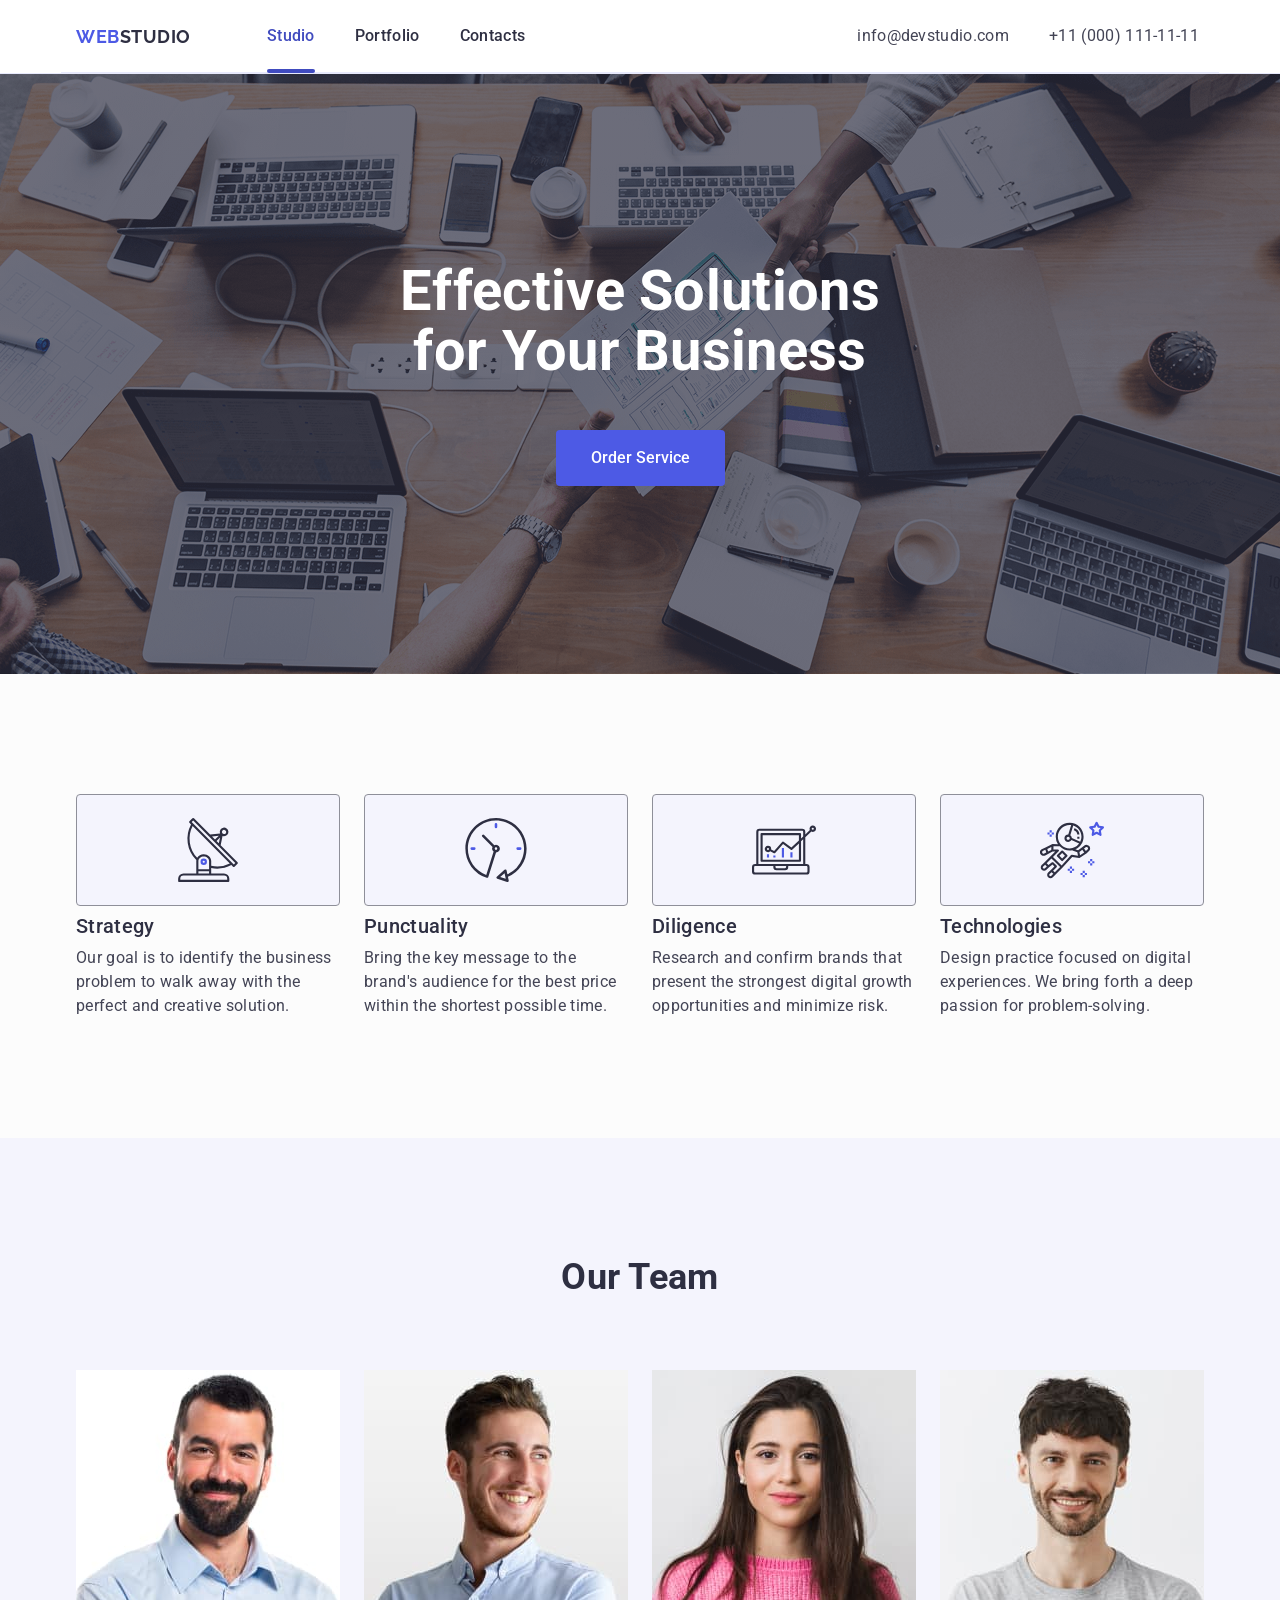
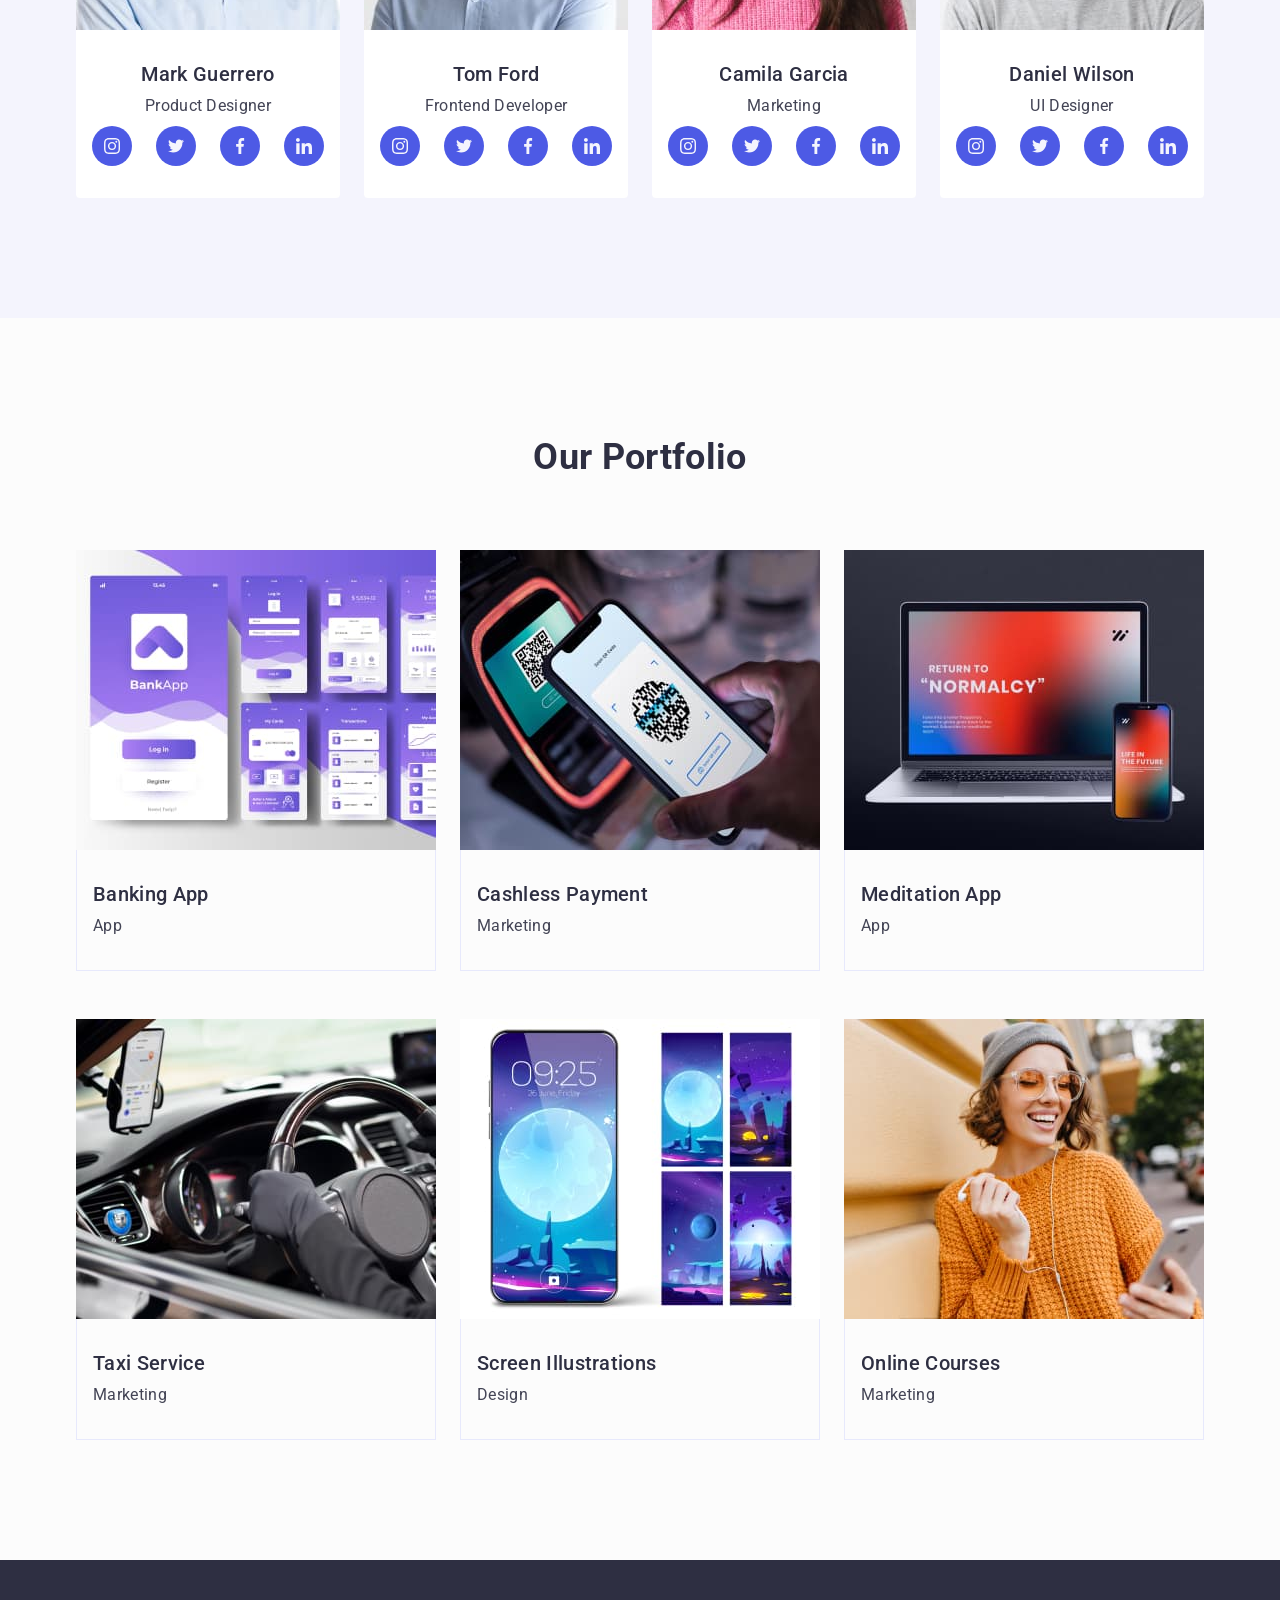
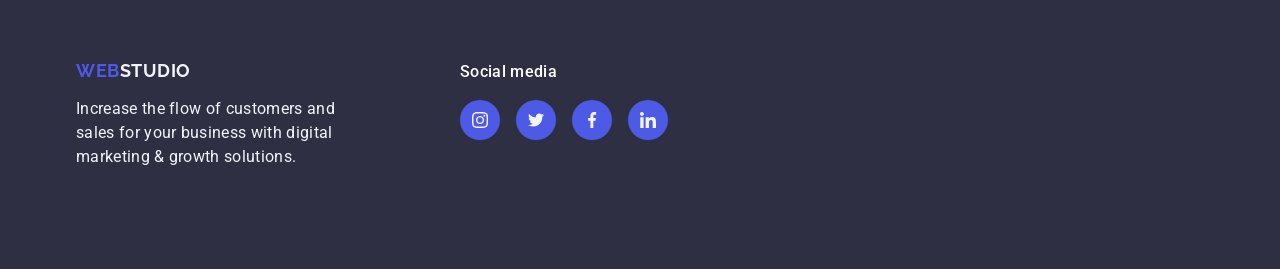
==== commit ffb82309: "виправлення помилок після перевірки ДЗ" ====
--- a/index.html
+++ b/index.html
@@ -43,7 +43,7 @@
               >
             </li>
             <li class="contacts-item">
-              <a class="contacts-tel" href="tel:+110001111111"
+              <a class="contacts-link" href="tel:+110001111111"
                 >+11 (000) 111-11-11</a
               >
             </li>
@@ -73,7 +73,7 @@
             <li class="priorities-list-item">
               <div class="icon">
                 <svg class="priorities-list-icon" width="64" height="64">
-                  <use href="./img/icons/icons.svg#icon-antenna"></use>
+                  <use href="./images/icons.svg#icon-antenna"></use>
                 </svg>
               </div>
               <h3 class="priorities-list-name">Strategy</h3>
@@ -85,7 +85,7 @@
             <li class="priorities-list-item">
               <div class="icon">
                 <svg class="priorities-list-icon" width="64" height="64">
-                  <use href="./img/icons/icons.svg#icon-clock"></use>
+                  <use href="./images/icons.svg#icon-clock"></use>
                 </svg>
               </div>
               <h3 class="priorities-list-name">Punctuality</h3>
@@ -97,7 +97,7 @@
             <li class="priorities-list-item">
               <div class="icon">
                 <svg class="priorities-list-icon" width="64" height="64">
-                  <use href="./img/icons/icons.svg#icon-diagram"></use>
+                  <use href="./images/icons.svg#icon-diagram"></use>
                 </svg>
               </div>
               <h3 class="priorities-list-name">Diligence</h3>
@@ -109,7 +109,7 @@
             <li class="priorities-list-item">
               <div class="icon">
                 <svg class="priorities-list-icon" width="64" height="64">
-                  <use href="./img/icons/icons.svg#icon-astronaut"></use>
+                  <use href="./images/icons.svg#icon-astronaut"></use>
                 </svg>
               </div>
               <h3 class="priorities-list-name">Technologies</h3>
@@ -129,10 +129,10 @@
         <div class="container">
           <h2 class="team-name">Our Team</h2>
           <ul class="team-list">
-            <li class="team-list-item">
+            <li class="team-list-item first">
               <img
                 class="team-list-img"
-                src="./img/webstudio/mark_guerrero.jpg"
+                src="./images/webstudio/mark_guerrero.jpg"
                 alt="Mark Guerrero"
                 width="264"
                 height="260"
@@ -148,40 +148,40 @@
                         width="16"
                         height="16"
                       >
-                        <use href="./img/icons/icons.svg#icon-instagram"></use>
-                      </svg>
-                    </a>
-                  </li>
-                  <li class="team-list-icon">
-                    <a href="" class="team-list-icon-social"
-                      ><svg
-                        class="team-link-social-icon"
-                        width="16"
-                        height="16"
-                      >
-                        <use href="./img/icons/icons.svg#icon-twitter"></use>
-                      </svg>
-                    </a>
-                  </li>
-                  <li class="team-list-icon">
-                    <a href="" class="team-list-icon-social"
-                      ><svg
-                        class="team-link-social-icon"
-                        width="16"
-                        height="16"
-                      >
-                        <use href="./img/icons/icons.svg#icon-facebook"></use>
-                      </svg>
-                    </a>
-                  </li>
-                  <li class="team-list-icon">
-                    <a href="" class="team-list-icon-social"
-                      ><svg
-                        class="team-link-social-icon"
-                        width="16"
-                        height="16"
-                      >
-                        <use href="./img/icons/icons.svg#icon-linkedin"></use>
+                        <use href="./images/icons.svg#icon-instagram"></use>
+                      </svg>
+                    </a>
+                  </li>
+                  <li class="team-list-icon">
+                    <a href="" class="team-list-icon-social"
+                      ><svg
+                        class="team-link-social-icon"
+                        width="16"
+                        height="16"
+                      >
+                        <use href="./images/icons.svg#icon-twitter"></use>
+                      </svg>
+                    </a>
+                  </li>
+                  <li class="team-list-icon">
+                    <a href="" class="team-list-icon-social"
+                      ><svg
+                        class="team-link-social-icon"
+                        width="16"
+                        height="16"
+                      >
+                        <use href="./images/icons.svg#icon-facebook"></use>
+                      </svg>
+                    </a>
+                  </li>
+                  <li class="team-list-icon">
+                    <a href="" class="team-list-icon-social"
+                      ><svg
+                        class="team-link-social-icon"
+                        width="16"
+                        height="16"
+                      >
+                        <use href="./images/icons.svg#icon-linkedin"></use>
                       </svg>
                     </a>
                   </li>
@@ -191,7 +191,7 @@
             <li class="team-list-item">
               <img
                 class="team-list-img"
-                src="./img/webstudio/tom_ford.jpg"
+                src="./images/webstudio/tom_ford.jpg"
                 alt="Tom Ford"
                 width="264"
                 height="260"
@@ -207,40 +207,40 @@
                         width="16"
                         height="16"
                       >
-                        <use href="./img/icons/icons.svg#icon-instagram"></use>
-                      </svg>
-                    </a>
-                  </li>
-                  <li class="team-list-icon">
-                    <a href="" class="team-list-icon-social"
-                      ><svg
-                        class="team-link-social-icon"
-                        width="16"
-                        height="16"
-                      >
-                        <use href="./img/icons/icons.svg#icon-twitter"></use>
-                      </svg>
-                    </a>
-                  </li>
-                  <li class="team-list-icon">
-                    <a href="" class="team-list-icon-social"
-                      ><svg
-                        class="team-link-social-icon"
-                        width="16"
-                        height="16"
-                      >
-                        <use href="./img/icons/icons.svg#icon-facebook"></use>
-                      </svg>
-                    </a>
-                  </li>
-                  <li class="team-list-icon">
-                    <a href="" class="team-list-icon-social"
-                      ><svg
-                        class="team-link-social-icon"
-                        width="16"
-                        height="16"
-                      >
-                        <use href="./img/icons/icons.svg#icon-linkedin"></use>
+                        <use href="./images/icons.svg#icon-instagram"></use>
+                      </svg>
+                    </a>
+                  </li>
+                  <li class="team-list-icon">
+                    <a href="" class="team-list-icon-social"
+                      ><svg
+                        class="team-link-social-icon"
+                        width="16"
+                        height="16"
+                      >
+                        <use href="./images/icons.svg#icon-twitter"></use>
+                      </svg>
+                    </a>
+                  </li>
+                  <li class="team-list-icon">
+                    <a href="" class="team-list-icon-social"
+                      ><svg
+                        class="team-link-social-icon"
+                        width="16"
+                        height="16"
+                      >
+                        <use href="./images/icons.svg#icon-facebook"></use>
+                      </svg>
+                    </a>
+                  </li>
+                  <li class="team-list-icon">
+                    <a href="" class="team-list-icon-social"
+                      ><svg
+                        class="team-link-social-icon"
+                        width="16"
+                        height="16"
+                      >
+                        <use href="./images/icons.svg#icon-linkedin"></use>
                       </svg>
                     </a>
                   </li>
@@ -250,7 +250,7 @@
             <li class="team-list-item">
               <img
                 class="team-list-img"
-                src="./img/webstudio/camila_garcia.jpg"
+                src="./images/webstudio/camila_garcia.jpg"
                 alt="Camila Garcia"
                 width="264"
                 height="260"
@@ -266,40 +266,40 @@
                         width="16"
                         height="16"
                       >
-                        <use href="./img/icons/icons.svg#icon-instagram"></use>
-                      </svg>
-                    </a>
-                  </li>
-                  <li class="team-list-icon">
-                    <a href="" class="team-list-icon-social"
-                      ><svg
-                        class="team-link-social-icon"
-                        width="16"
-                        height="16"
-                      >
-                        <use href="./img/icons/icons.svg#icon-twitter"></use>
-                      </svg>
-                    </a>
-                  </li>
-                  <li class="team-list-icon">
-                    <a href="" class="team-list-icon-social"
-                      ><svg
-                        class="team-link-social-icon"
-                        width="16"
-                        height="16"
-                      >
-                        <use href="./img/icons/icons.svg#icon-facebook"></use>
-                      </svg>
-                    </a>
-                  </li>
-                  <li class="team-list-icon">
-                    <a href="" class="team-list-icon-social"
-                      ><svg
-                        class="team-link-social-icon"
-                        width="16"
-                        height="16"
-                      >
-                        <use href="./img/icons/icons.svg#icon-linkedin"></use>
+                        <use href="./images/icons.svg#icon-instagram"></use>
+                      </svg>
+                    </a>
+                  </li>
+                  <li class="team-list-icon">
+                    <a href="" class="team-list-icon-social"
+                      ><svg
+                        class="team-link-social-icon"
+                        width="16"
+                        height="16"
+                      >
+                        <use href="./images/icons.svg#icon-twitter"></use>
+                      </svg>
+                    </a>
+                  </li>
+                  <li class="team-list-icon">
+                    <a href="" class="team-list-icon-social"
+                      ><svg
+                        class="team-link-social-icon"
+                        width="16"
+                        height="16"
+                      >
+                        <use href="./images/icons.svg#icon-facebook"></use>
+                      </svg>
+                    </a>
+                  </li>
+                  <li class="team-list-icon">
+                    <a href="" class="team-list-icon-social"
+                      ><svg
+                        class="team-link-social-icon"
+                        width="16"
+                        height="16"
+                      >
+                        <use href="./images/icons.svg#icon-linkedin"></use>
                       </svg>
                     </a>
                   </li>
@@ -309,7 +309,7 @@
             <li class="team-list-item">
               <img
                 class="team-list-img"
-                src="./img/webstudio/daniel_wilson.jpg"
+                src="./images/webstudio/daniel_wilson.jpg"
                 alt="Daniel Wilson"
                 width="264"
                 height="260"
@@ -325,40 +325,40 @@
                         width="16"
                         height="16"
                       >
-                        <use href="./img/icons/icons.svg#icon-instagram"></use>
-                      </svg>
-                    </a>
-                  </li>
-                  <li class="team-list-icon">
-                    <a href="" class="team-list-icon-social"
-                      ><svg
-                        class="team-link-social-icon"
-                        width="16"
-                        height="16"
-                      >
-                        <use href="./img/icons/icons.svg#icon-twitter"></use>
-                      </svg>
-                    </a>
-                  </li>
-                  <li class="team-list-icon">
-                    <a href="" class="team-list-icon-social"
-                      ><svg
-                        class="team-link-social-icon"
-                        width="16"
-                        height="16"
-                      >
-                        <use href="./img/icons/icons.svg#icon-facebook"></use>
-                      </svg>
-                    </a>
-                  </li>
-                  <li class="team-list-icon">
-                    <a href="" class="team-list-icon-social"
-                      ><svg
-                        class="team-link-social-icon"
-                        width="16"
-                        height="16"
-                      >
-                        <use href="./img/icons/icons.svg#icon-linkedin"></use>
+                        <use href="./images/icons.svg#icon-instagram"></use>
+                      </svg>
+                    </a>
+                  </li>
+                  <li class="team-list-icon">
+                    <a href="" class="team-list-icon-social"
+                      ><svg
+                        class="team-link-social-icon"
+                        width="16"
+                        height="16"
+                      >
+                        <use href="./images/icons.svg#icon-twitter"></use>
+                      </svg>
+                    </a>
+                  </li>
+                  <li class="team-list-icon">
+                    <a href="" class="team-list-icon-social"
+                      ><svg
+                        class="team-link-social-icon"
+                        width="16"
+                        height="16"
+                      >
+                        <use href="./images/icons.svg#icon-facebook"></use>
+                      </svg>
+                    </a>
+                  </li>
+                  <li class="team-list-icon">
+                    <a href="" class="team-list-icon-social"
+                      ><svg
+                        class="team-link-social-icon"
+                        width="16"
+                        height="16"
+                      >
+                        <use href="./images/icons.svg#icon-linkedin"></use>
                       </svg>
                     </a>
                   </li>
@@ -376,95 +376,137 @@
         <div class="container">
           <h2 class="portfolio-name">Our Portfolio</h2>
           <ul class="portfolio-list">
-            <li class="portfolio-list-item">
-              <img
-                class="portfolio-list-img"
-                src="./img/portfolio/banking-app.jpg"
-                alt="Banking App"
-                width="360"
-                height="300"
-              />
-
-              <div class="portfolio-container">
-                <h3 class="portfolio-list-name">Banking App</h3>
-                <p class="portfolio-list-text">App</p>
-              </div>
-            </li>
-            <li class="portfolio-list-item">
-              <a href="#" class="overlay-link">
-                <div>
+            <li class="portfolio-list-item first-portfolio">
+              <a href="" class="overlay-link">
+                <div class="portfolio-overlay">
                   <img
                     class="portfolio-list-img"
-                    src="./img/portfolio/cashless-payment.jpg"
+                    src="./images/portfolio/banking-app.jpg"
+                    alt="Banking App"
+                    width="360"
+                    height="300"
+                  />
+                  <p class="portfolio-overlay-text">
+                    14 Stylish and User-Friendly App Design Concepts · Task
+                    Manager App · Calorie Tracker App · Exotic Fruit Ecommerce App
+                    · Cloud Storage App
+                  </p>
+                </div>
+                <div class="portfolio-container">
+                  <h3 class="portfolio-list-name">Banking App</h3>
+                  <p class="portfolio-list-text">App</p>
+                </div>
+              </a>
+            </li>
+            <li class="portfolio-list-item">
+              <a href="" class="overlay-link">
+                <div class="portfolio-overlay">
+                  <img
+                    class="portfolio-list-img"
+                    src="./images/portfolio/cashless-payment.jpg"
                     alt="Cashless Payment"
                     width="360"
                     height="300"
                   />
-                  <div class="portfolio-container">
-                    <h3 class="portfolio-list-name">Cashless Payment</h3>
-                    <p class="portfolio-list-text">Marketing</p>
-                  </div>
-                </div>
-                <div class="overlay">
-                  <p class="overlay-text">
+                  <p class="portfolio-overlay-text">
                     14 Stylish and User-Friendly App Design Concepts · Task
-                    Manager App · Calorie Tracker App · Exotic Fruit Ecommerce
-                    App · Cloud Storage App
+                    Manager App · Calorie Tracker App · Exotic Fruit Ecommerce App
+                    · Cloud Storage App
                   </p>
                 </div>
+                <div class="portfolio-container">
+                  <h3 class="portfolio-list-name">Cashless Payment</h3>
+                  <p class="portfolio-list-text">Marketing</p>
+                </div>
               </a>
             </li>
             <li class="portfolio-list-item">
-              <img
-                class="portfolio-list-img"
-                src="./img/portfolio/meditation-app.jpg"
-                alt="Meditation App"
-                width="360"
-                height="300"
-              />
-              <div class="portfolio-container">
-                <h3 class="portfolio-list-name">Meditation App</h3>
-                <p class="portfolio-list-text">App</p>
-              </div>
+              <a href="" class="overlay-link">
+                <div class="portfolio-overlay">
+                  <img
+                    class="portfolio-list-img"
+                    src="./images/portfolio/meditation-app.jpg"
+                    alt="Meditation App"
+                    width="360"
+                    height="300"
+                  />
+                  <p class="portfolio-overlay-text">
+                    14 Stylish and User-Friendly App Design Concepts · Task
+                    Manager App · Calorie Tracker App · Exotic Fruit Ecommerce App
+                    · Cloud Storage App
+                  </p>
+                </div>
+                <div class="portfolio-container">
+                  <h3 class="portfolio-list-name">Meditation App</h3>
+                  <p class="portfolio-list-text">App</p>
+                </div>
+              </a>
             </li>
             <li class="portfolio-list-item">
-              <img
-                class="portfolio-list-img"
-                src="./img/portfolio/taxi-service.jpg"
-                alt="Taxi Service"
-                width="360"
-                height="300"
-              />
-              <div class="portfolio-container">
-                <h3 class="portfolio-list-name">Taxi Service</h3>
-                <p class="portfolio-list-text">Marketing</p>
-              </div>
+              <a href="" class="overlay-link">
+                <div class="portfolio-overlay">
+                  <img
+                    class="portfolio-list-img"
+                    src="./images/portfolio/taxi-service.jpg"
+                    alt="Taxi Service"
+                    width="360"
+                    height="300"
+                  />
+                  <p class="portfolio-overlay-text">
+                    14 Stylish and User-Friendly App Design Concepts · Task
+                    Manager App · Calorie Tracker App · Exotic Fruit Ecommerce App
+                    · Cloud Storage App
+                  </p>
+                </div>
+                <div class="portfolio-container">
+                  <h3 class="portfolio-list-name">Taxi Service</h3>
+                  <p class="portfolio-list-text">Marketing</p>
+                </div>
+              </a>
             </li>
             <li class="portfolio-list-item">
-              <img
-                class="portfolio-list-img"
-                src="./img/portfolio/screen-illustrations.jpg"
-                alt="Screen Illustrations"
-                width="360"
-                height="300"
-              />
-              <div class="portfolio-container">
-                <h3 class="portfolio-list-name">Screen Illustrations</h3>
-                <p class="portfolio-list-text">Design</p>
-              </div>
+              <a href="" class="overlay-link">
+                <div class="portfolio-overlay">
+                  <img
+                    class="portfolio-list-img"
+                    src="./images/portfolio/screen-illustrations.jpg"
+                    alt="Screen Illustrations"
+                    width="360"
+                    height="300"
+                  />
+                  <p class="portfolio-overlay-text">
+                    14 Stylish and User-Friendly App Design Concepts · Task
+                    Manager App · Calorie Tracker App · Exotic Fruit Ecommerce App
+                    · Cloud Storage App
+                  </p>
+                </div>
+                <div class="portfolio-container">
+                  <h3 class="portfolio-list-name">Screen Illustrations</h3>
+                  <p class="portfolio-list-text">Design</p>
+                </div>
+              </a>
             </li>
             <li class="portfolio-list-item">
-              <img
-                class="portfolio-list-img"
-                src="./img/portfolio/online-courses.jpg"
-                alt="Online Courses"
-                width="360"
-                height="300"
-              />
-              <div class="portfolio-container">
-                <h3 class="portfolio-list-name">Online Courses</h3>
-                <p class="portfolio-list-text">Marketing</p>
-              </div>
+              <a href="" class="overlay-link">
+                <div class="portfolio-overlay">
+                  <img
+                    class="portfolio-list-img"
+                    src="./images/portfolio/online-courses.jpg"
+                    alt="Online Courses"
+                    width="360"
+                    height="300"
+                  />
+                  <p class="portfolio-overlay-text">
+                    14 Stylish and User-Friendly App Design Concepts · Task
+                    Manager App · Calorie Tracker App · Exotic Fruit Ecommerce App
+                    · Cloud Storage App
+                  </p>
+                </div>
+                <div class="portfolio-container">
+                  <h3 class="portfolio-list-name">Online Courses</h3>
+                  <p class="portfolio-list-text">Marketing</p>
+                </div>
+              </a>
             </li>
           </ul>
         </div>
@@ -486,39 +528,38 @@
           </p>
         </div>
         <div class="social">
-          <h3 class="social-name">Social media</h3>
-          <div class="footer-social-icon">
-            <ul class="social-name-icon">
+          <p class="social-name">Social media</p>
+              <ul class="social-name-icon">
               <li class="social-name-list-icon">
                 <a href="#" class="footer-list-icon-social"
                   ><svg class="footer-link-social-icon" width="16" height="16">
-                    <use href="./img/icons/icons.svg#icon-instagram"></use>
+                    <use href="./images/icons.svg#icon-instagram"></use>
                   </svg>
                 </a>
               </li>
               <li class="social-name-list-icon">
                 <a href="" class="footer-list-icon-social"
                   ><svg class="footer-link-social-icon" width="16" height="16">
-                    <use href="./img/icons/icons.svg#icon-twitter"></use>
+                    <use href="./images/icons.svg#icon-twitter"></use>
                   </svg>
                 </a>
               </li>
               <li class="social-name-list-icon">
                 <a href="" class="footer-list-icon-social"
                   ><svg class="footer-link-social-icon" width="16" height="16">
-                    <use href="./img/icons/icons.svg#icon-facebook"></use>
+                    <use href="./images/icons.svg#icon-facebook"></use>
                   </svg>
                 </a>
               </li>
               <li class="social-name-list-icon">
                 <a href="" class="footer-list-icon-social"
                   ><svg class="footer-link-social-icon" width="16" height="16">
-                    <use href="./img/icons/icons.svg#icon-linkedin"></use>
+                    <use href="./images/icons.svg#icon-linkedin"></use>
                   </svg>
                 </a>
               </li>
             </ul>
-          </div>
+          
         </div>
       </div>
     </footer>
--- a/css/style.css
+++ b/css/style.css
@@ -79,6 +79,8 @@
   background-color: #ffffff;
   flex-wrap: nowrap;
   border-bottom: 1px solid #e7e9fc;
+  box-shadow: зі значенням 0px 2px 1px rgba(46, 47, 66, 0.08),
+    0px 1px 1px rgba(46, 47, 66, 0.16), 0px 1px 6px rgba(46, 47, 66, 0.08);
 }
 
 .nav-page {
@@ -173,17 +175,10 @@
 .contacts {
   display: flex;
   margin-left: 332px;
-}
-
-.contacts-item {
   gap: 40px;
 }
 
 .contacts-link {
-  margin-right: 40px;
-}
-.contacts-link,
-.contacts-tel {
   display: inline-block;
   color: #434455;
   transition-property: color;
@@ -195,10 +190,7 @@
 .contacts-link:focus {
   color: #404bbf;
 }
-.contacts-tel:hover,
-.contacts-tel:focus {
-  color: #404bbf;
-}
+
 /*  #endregion  */
 
 /* #region Hero */
@@ -209,15 +201,16 @@
   text-align: center;
 
   background-image: linear-gradient(
-      to bottom,
       rgba(46, 47, 66, 0.7),
       rgba(46, 47, 66, 0.7)
     ),
-    url(../img/people-office.png);
-
-  width: 1440px;
+    url(../images/people-office.png);
+  max-width: 1440px;
   margin-left: auto;
   margin-right: auto;
+  background-repeat: no-repeat;
+  background-position: center;
+  background-size: cover;
 }
 .hero-name {
   font-weight: 700;
@@ -238,12 +231,16 @@
   border: 0;
   border-radius: 4px;
   cursor: pointer;
+  transition: background-color 250ms cubic-bezier(0.4, 0, 0.2, 1);
 }
 /* #endregion */
 
 /* #region Priorities */
-.priorities-container {
-  display: flex;
+.container .priorities-container {
+  display: flex;
+  align-items: center;
+  justify-content: center;
+  margin-bottom: 8px;
 }
 
 .priorities-list {
@@ -255,8 +252,10 @@
 }
 
 .icon {
-  display: block;
-  text-align: center;
+  display: flex;
+  align-items: center;
+  justify-content: center;
+  margin-bottom: 8px;
   border: 1px solid #8e8f99;
   border-radius: 4px;
   background: #f4f4fd;
@@ -312,6 +311,11 @@
     0 1px 1px 0 rgba(46, 47, 66, 0.16), 0 1px 6px 0 rgba(46, 47, 66, 0.08);
 }
 
+.team-list-item .first {
+  box-shadow: 0px 1px 6px rgba(46, 47, 66, 0.08),
+    0px 1px 1px rgba(46, 47, 66, 0.16), 0px 2px 1px rgba(46, 47, 66, 0.08);
+}
+
 .team-container {
   padding: 32px 0;
   text-align: center;
@@ -330,6 +334,7 @@
 .team-container-icon {
   display: flex;
   gap: 24px;
+  justify-content: center;
   padding-left: 16px;
   padding-right: 16px;
 }
@@ -384,6 +389,34 @@
   box-shadow: 0 2px 1px 0 rgba(46, 47, 66, 0.08),
     0 1px 1px 0 rgba(46, 47, 66, 0.16), 0 1px 6px 0 rgba(46, 47, 66, 0.08);
   background: #fff;
+  transform: translateY(0);
+}
+
+.portfolio-list-item .first-portfolio {
+  transition: box-shadow 250ms cubic-bezier(0.4, 0, 0.2, 1);
+}
+
+.portfolio-overlay {
+  position: relative;
+  overflow: hidden;
+}
+
+.overlay-link:hover .portfolio-overlay-text,
+.overlay-link:focus .portfolio-overlay-text{transform: translateY(0%);}
+
+.portfolio-overlay-text {
+  position: absolute;
+  top: 0;
+  font-size: 16px;
+  line-height: 1.5;
+  letter-spacing: 0.02em;
+  color: #f4f4fd;
+  padding: 40px 32px;
+  background-color: #4d5ae5;
+  height: 100%;
+  width: 100%;
+  transform: translateY(100%);
+  transition: transform 250ms cubic-bezier(0.4, 0, 0.2, 1);
 }
 
 .portfolio-container {
@@ -404,27 +437,6 @@
   color: #434455;
 }
 
-.overlay-link:hover .overlay,
-.overlay-link:focus .overlay {
-  transform: translateY(0);
-}
-
-.overlay {
-  background-color: #4d5ae5;
-  height: 300px;
-
-  position: absolute;
-  transform: translateY(200%);
-  top: 0;
-  left: 0;
-  transition: transform 250ms cubic-bezier(0.4, 0, 0.2, 1);
-}
-
-.overlay-text {
-  color: #f4f4fd;
-  padding: 40px 32px 164px 32px;
-}
-
 /* #endregion */
 
 /* #region Footer */
@@ -436,6 +448,7 @@
 
 .container-footer {
   display: flex;
+  align-items: baseline;
 }
 
 .logo-footer {
@@ -474,7 +487,7 @@
 }
 .social-name {
   font-weight: 500;
-  color: #fff;
+  color: #ffffff;
   margin-bottom: 16px;
 }
 .social-name-icon {
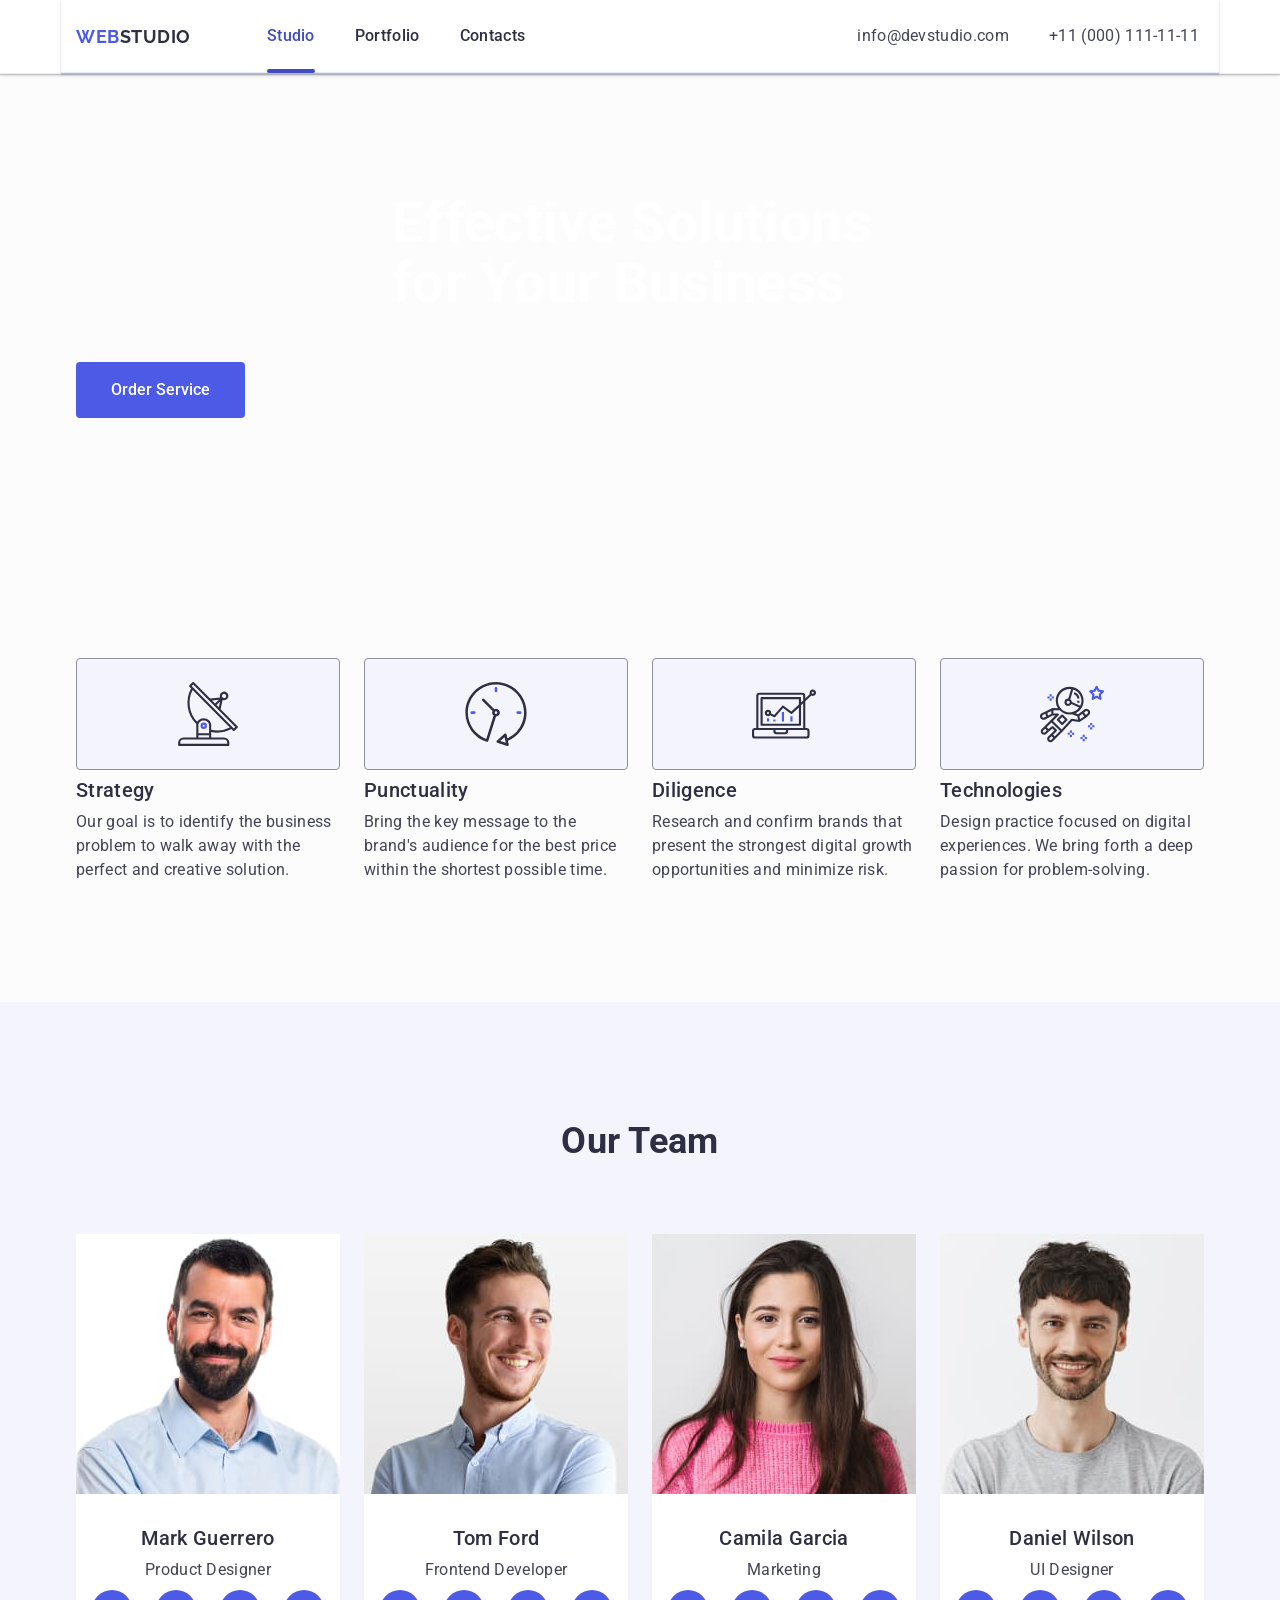
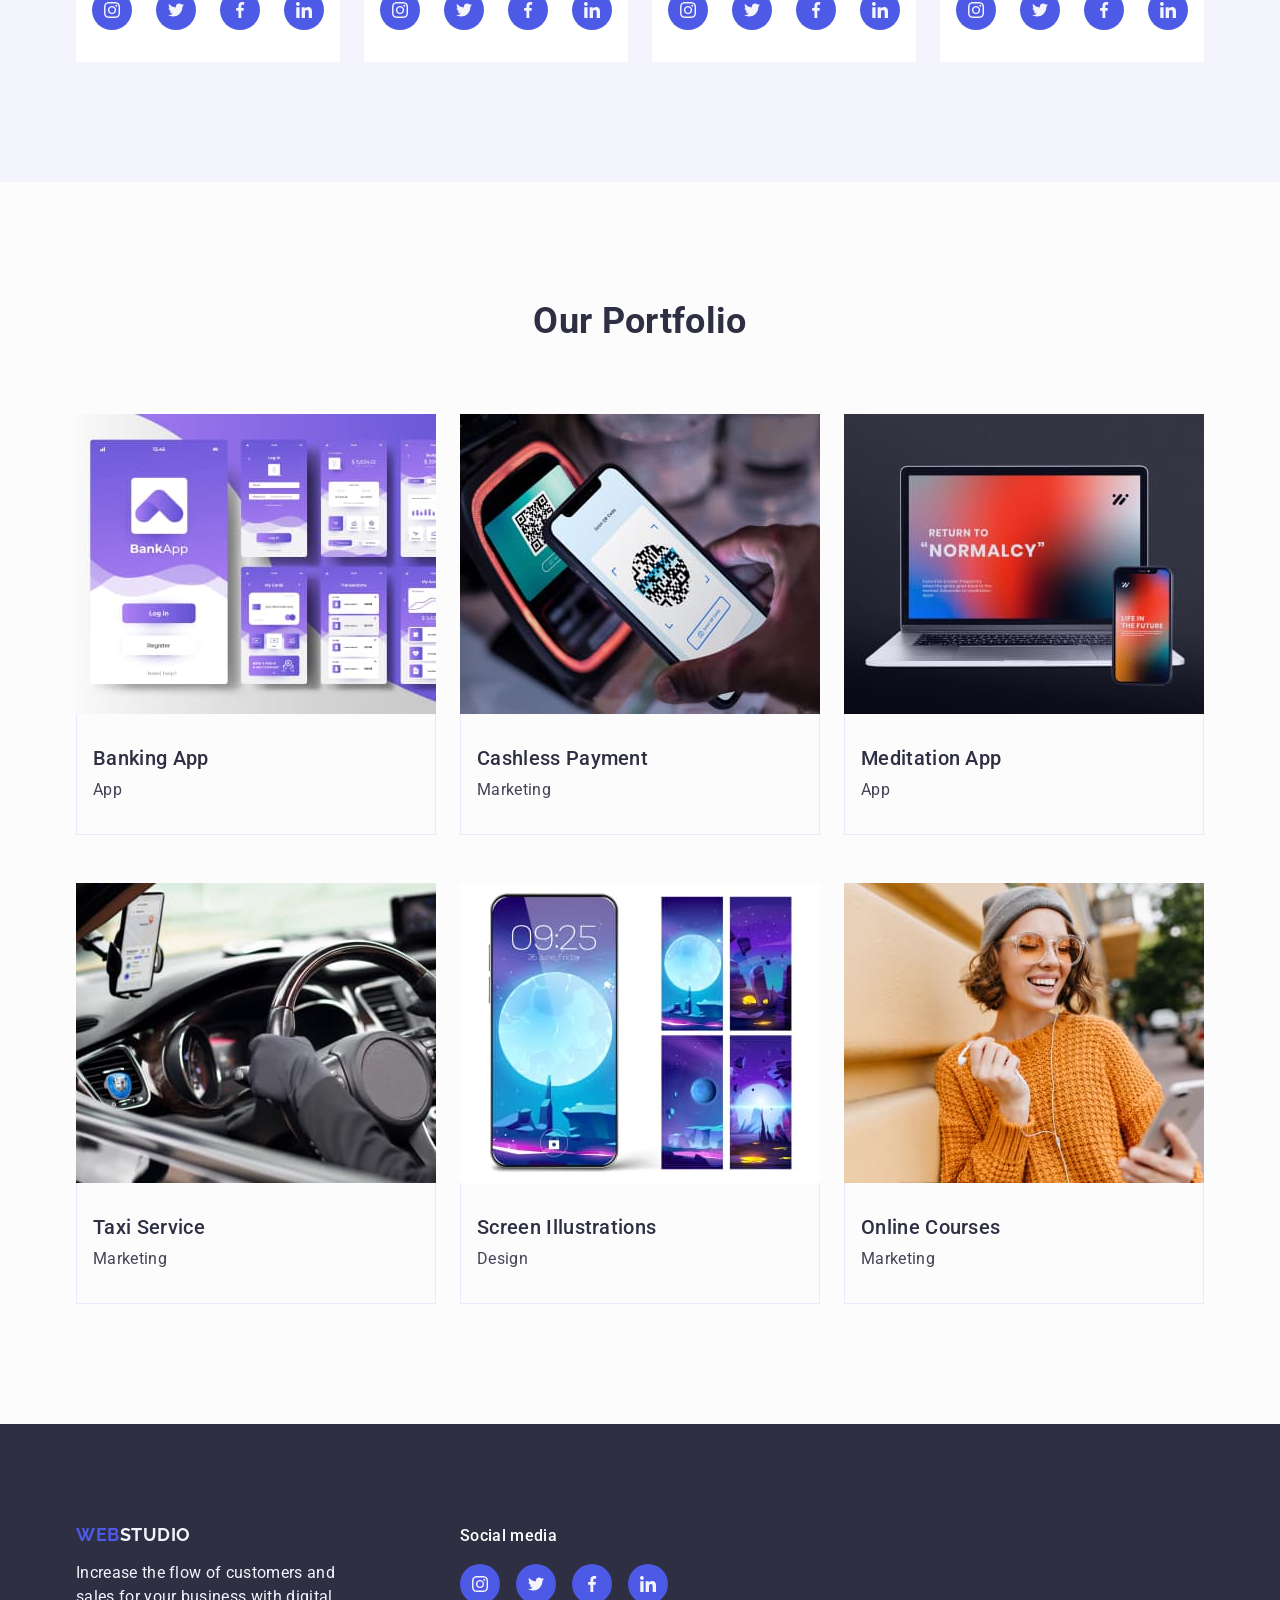
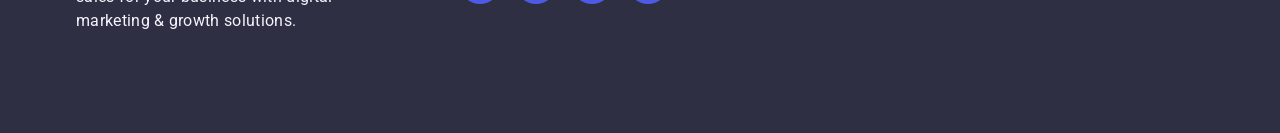
==== commit 0c19b191: "коригування після перевірки ДЗ" ====
--- a/index.html
+++ b/index.html
@@ -376,7 +376,7 @@
         <div class="container">
           <h2 class="portfolio-name">Our Portfolio</h2>
           <ul class="portfolio-list">
-            <li class="portfolio-list-item first-portfolio">
+            <li class="portfolio-list-item">
               <a href="" class="overlay-link">
                 <div class="portfolio-overlay">
                   <img
--- a/css/style.css
+++ b/css/style.css
@@ -79,7 +79,7 @@
   background-color: #ffffff;
   flex-wrap: nowrap;
   border-bottom: 1px solid #e7e9fc;
-  box-shadow: зі значенням 0px 2px 1px rgba(46, 47, 66, 0.08),
+  box-shadow: 0px 2px 1px rgba(46, 47, 66, 0.08),
     0px 1px 1px rgba(46, 47, 66, 0.16), 0px 1px 6px rgba(46, 47, 66, 0.08);
 }
 
@@ -194,16 +194,12 @@
 /*  #endregion  */
 
 /* #region Hero */
-.hero {
+.hero .section{
   background-color: #2e2f42;
   padding-top: 188px;
   padding-bottom: 188px;
   text-align: center;
-
-  background-image: linear-gradient(
-      rgba(46, 47, 66, 0.7),
-      rgba(46, 47, 66, 0.7)
-    ),
+  background-image: linear-gradient(rgba(46, 47, 66, 0.7), rgba(46, 47, 66, 0.7)), 
     url(../images/people-office.png);
   max-width: 1440px;
   margin-left: auto;
@@ -392,7 +388,7 @@
   transform: translateY(0);
 }
 
-.portfolio-list-item .first-portfolio {
+.portfolio-list-item {
   transition: box-shadow 250ms cubic-bezier(0.4, 0, 0.2, 1);
 }
 
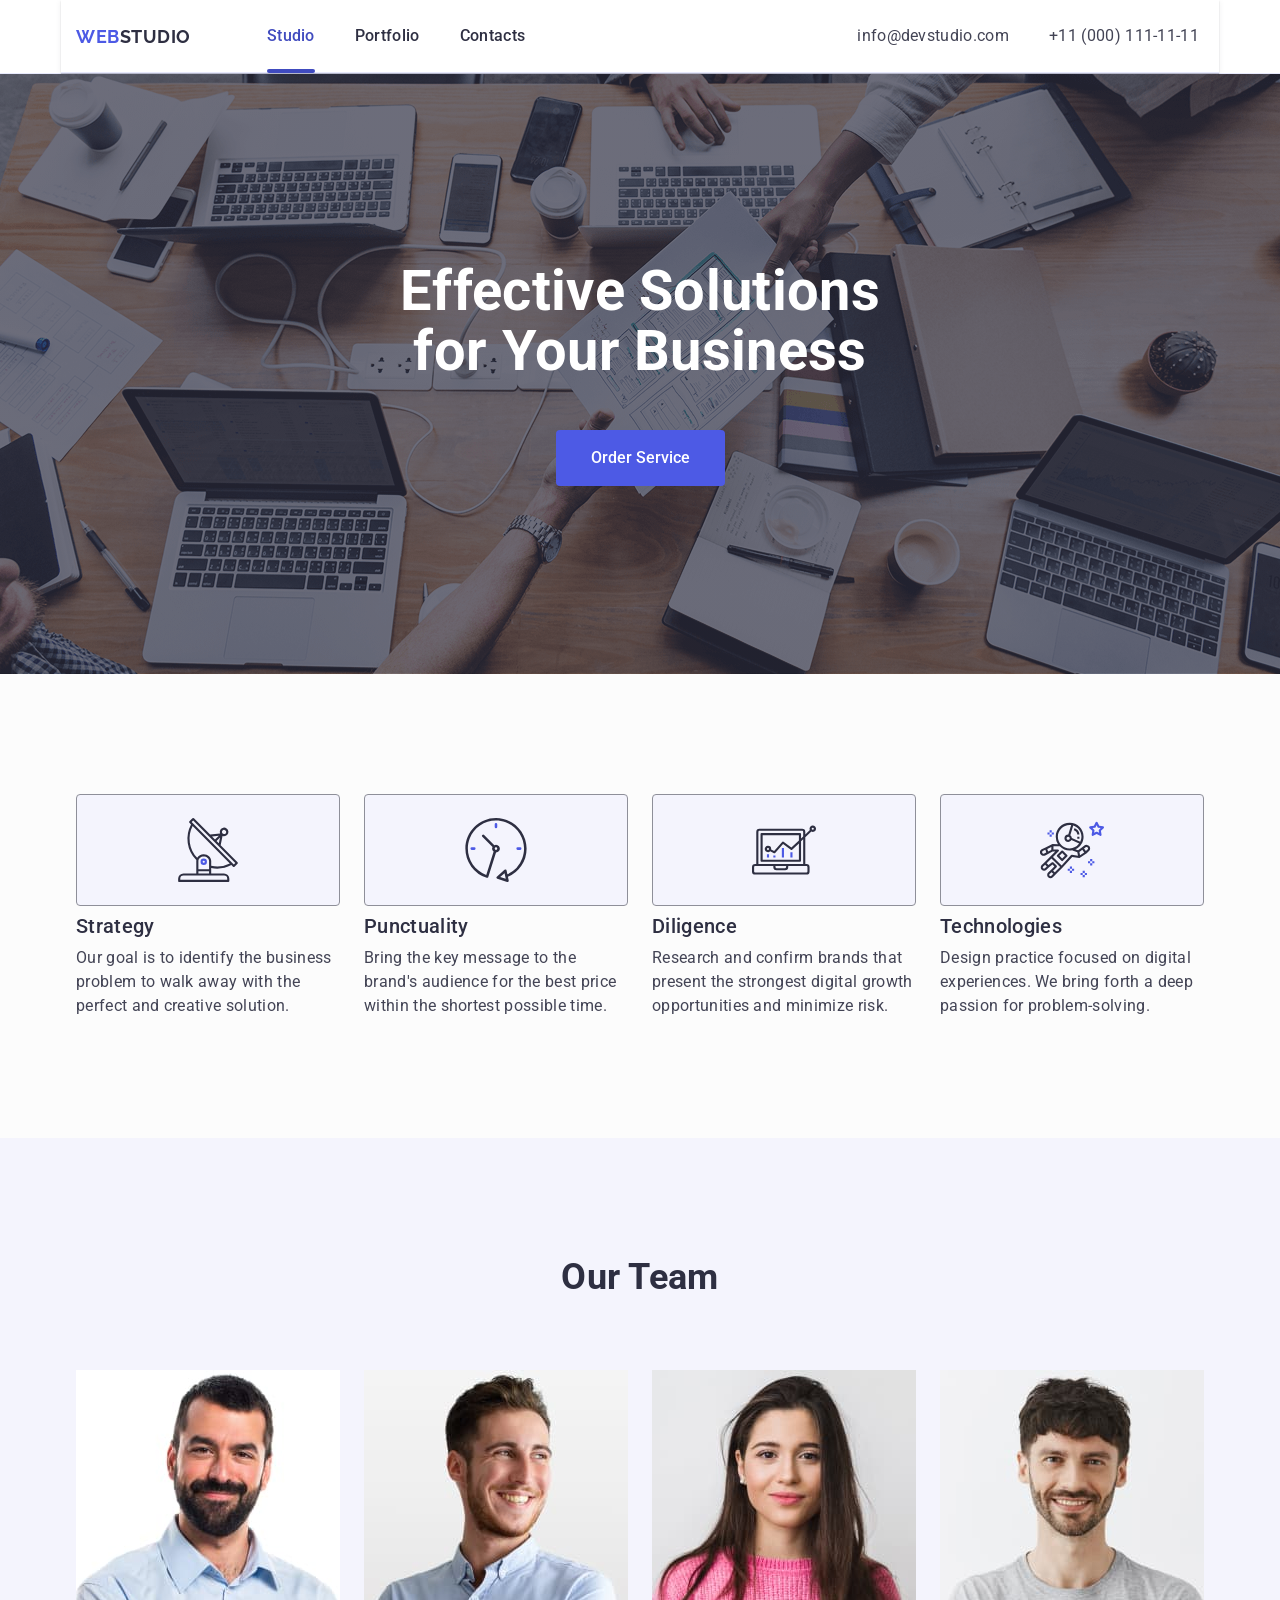
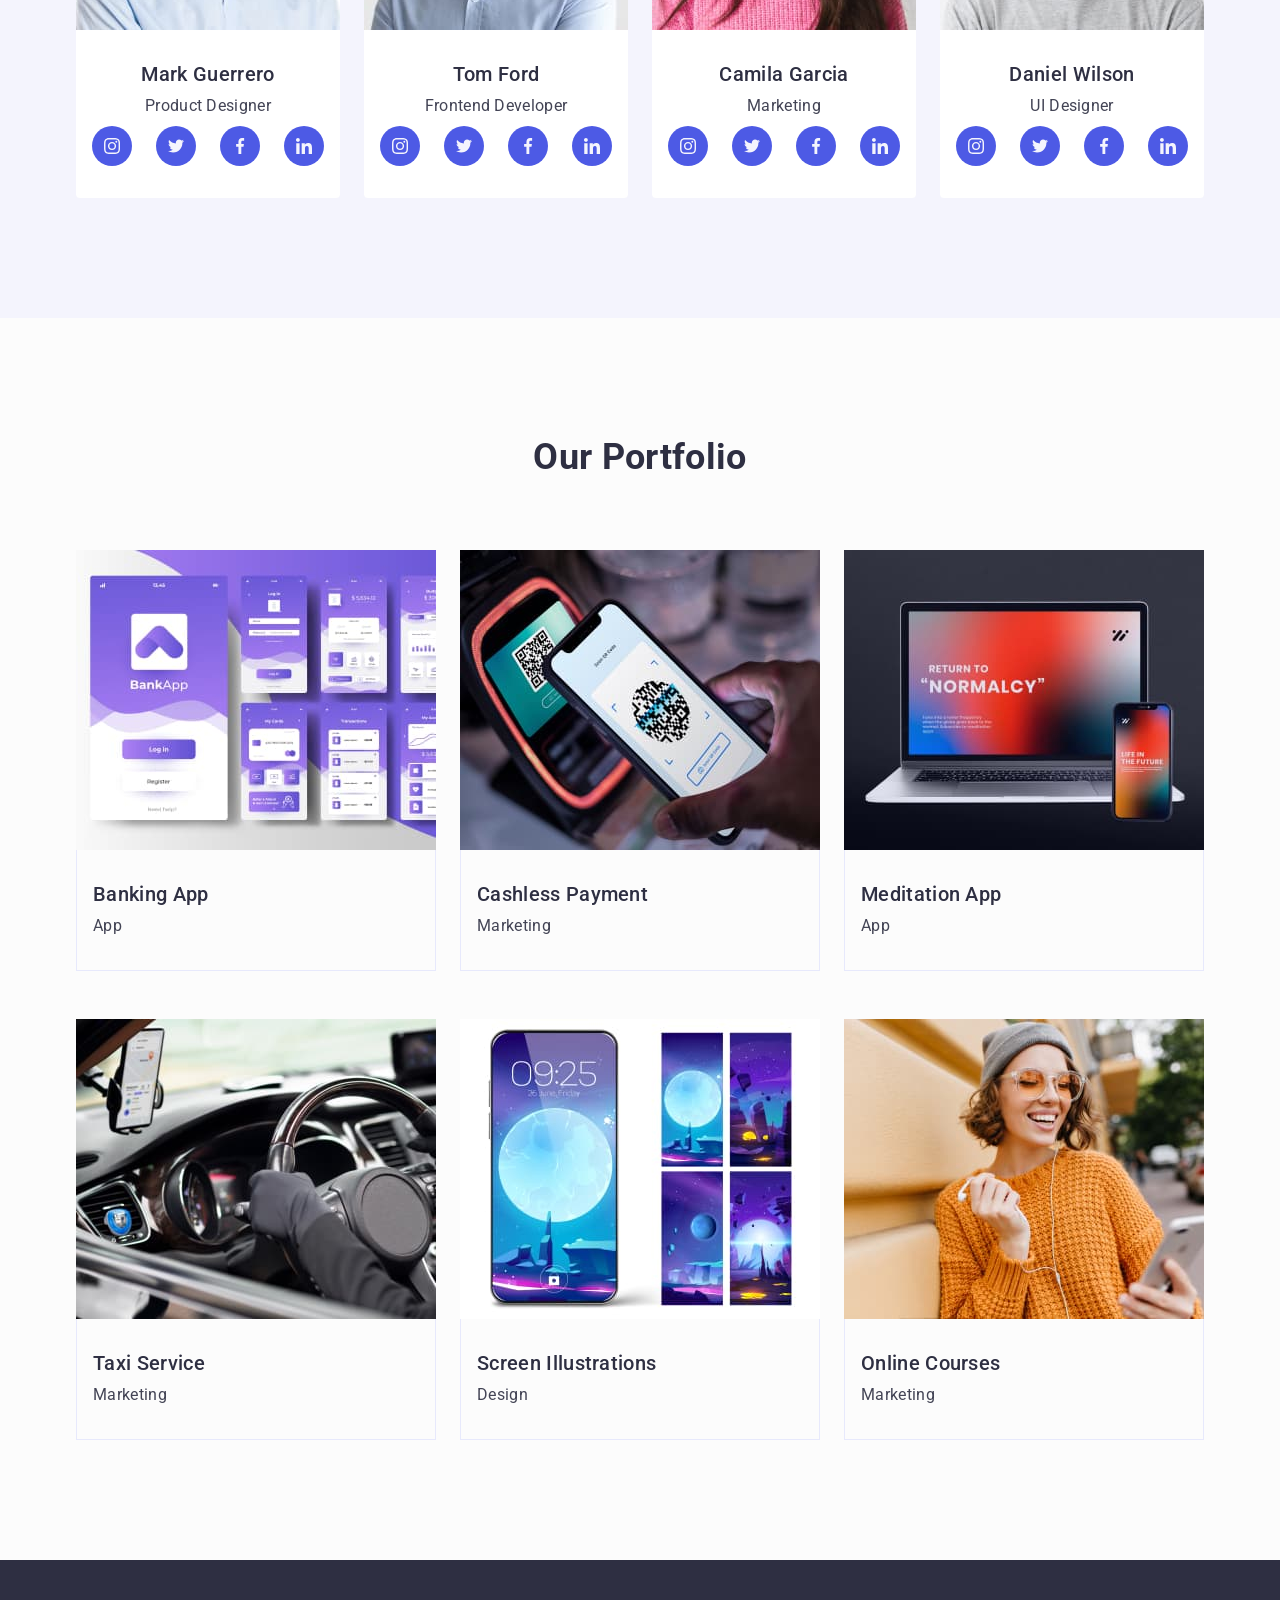
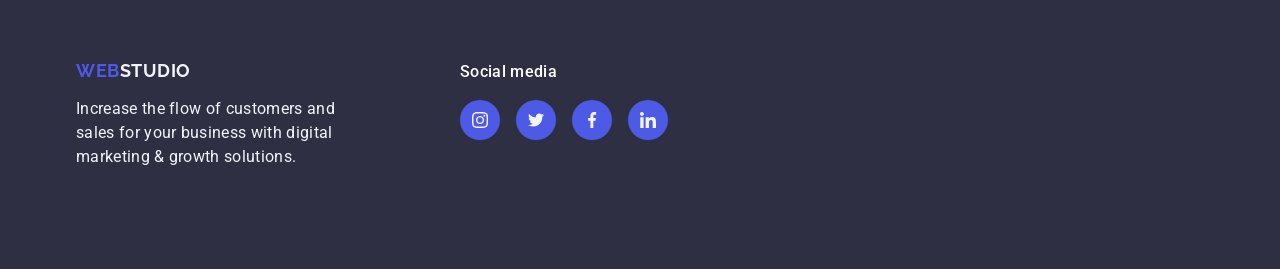
==== commit 0f0a20e1: "adjustment" ====
--- a/index.html
+++ b/index.html
@@ -129,7 +129,7 @@
         <div class="container">
           <h2 class="team-name">Our Team</h2>
           <ul class="team-list">
-            <li class="team-list-item first">
+            <li class="team-list-item">
               <img
                 class="team-list-img"
                 src="./images/webstudio/mark_guerrero.jpg"
--- a/css/style.css
+++ b/css/style.css
@@ -194,7 +194,7 @@
 /*  #endregion  */
 
 /* #region Hero */
-.hero .section{
+.hero {
   background-color: #2e2f42;
   padding-top: 188px;
   padding-bottom: 188px;
@@ -292,6 +292,8 @@
   gap: 24px;
 }
 
+.team-list:nth-child(1) {box-shadow: 0px 1px 6px rgba(46, 47, 66, 0.08), 0px 1px 1px rgba(46, 47, 66, 0.16), 0px 2px 1px rgba(46, 47, 66, 0.08);} 
+
 .team-list-item {
   border-radius: 0 0 4px 4px;
   background-color: #ffffff;
@@ -307,11 +309,6 @@
     0 1px 1px 0 rgba(46, 47, 66, 0.16), 0 1px 6px 0 rgba(46, 47, 66, 0.08);
 }
 
-.team-list-item .first {
-  box-shadow: 0px 1px 6px rgba(46, 47, 66, 0.08),
-    0px 1px 1px rgba(46, 47, 66, 0.16), 0px 2px 1px rgba(46, 47, 66, 0.08);
-}
-
 .team-container {
   padding: 32px 0;
   text-align: center;
@@ -337,7 +334,7 @@
 
 .team-list-icon-social:hover,
 .team-list-icon-social:focus {
-  background-color: #31d0aa;
+  background-color: #404bbf;
 }
 
 .team-list-icon-social {
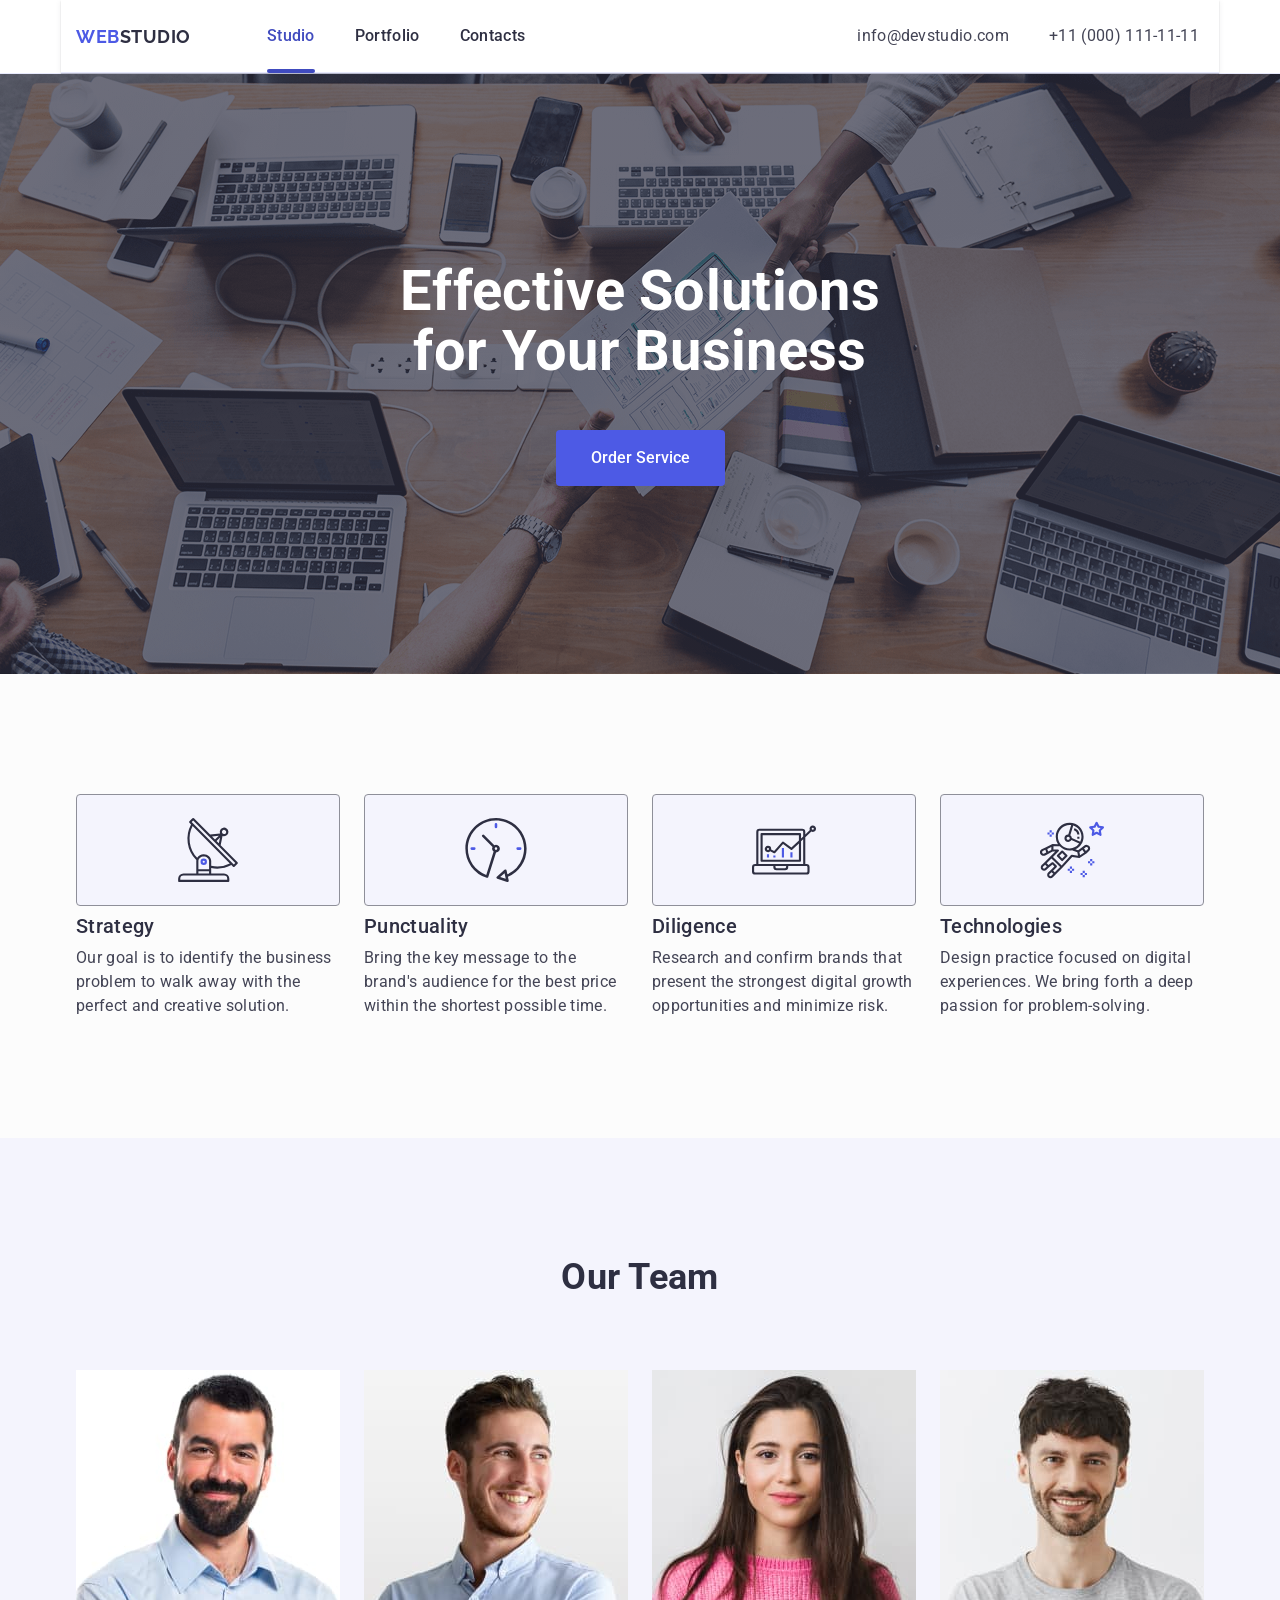
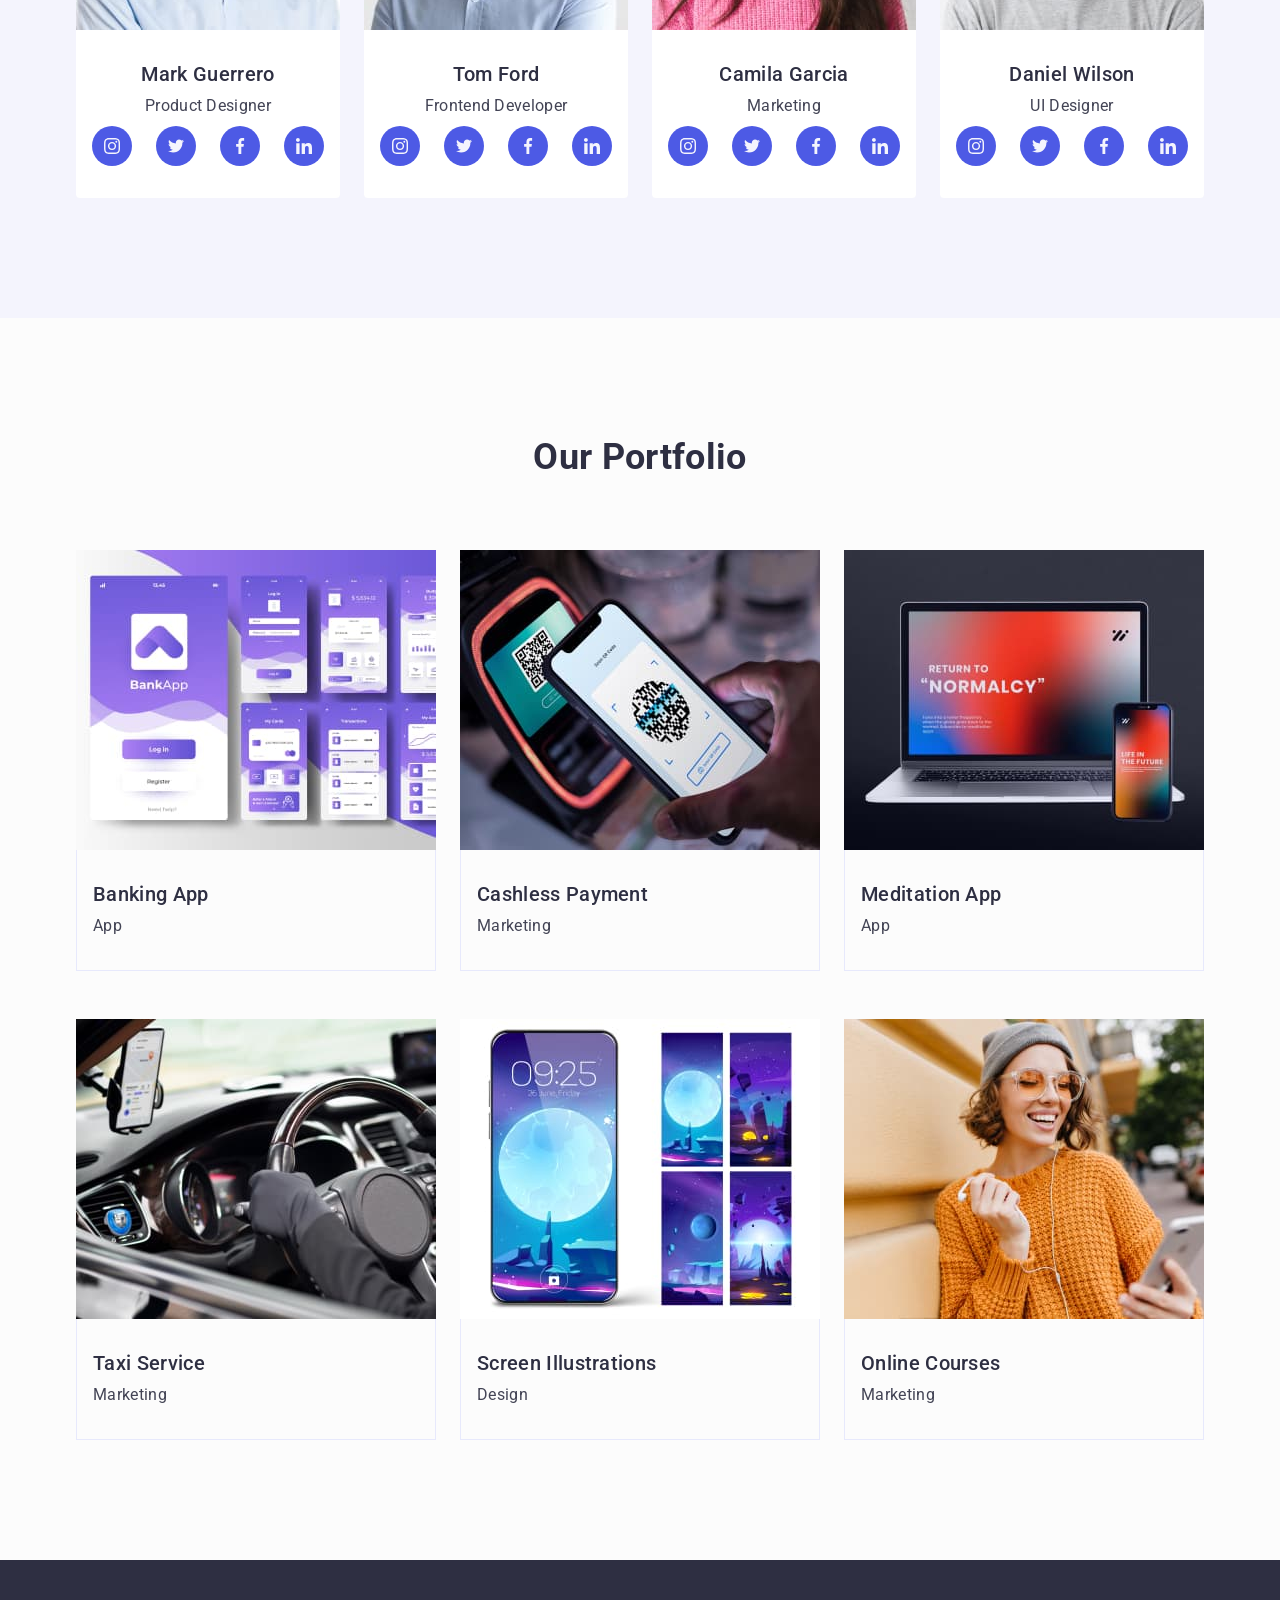
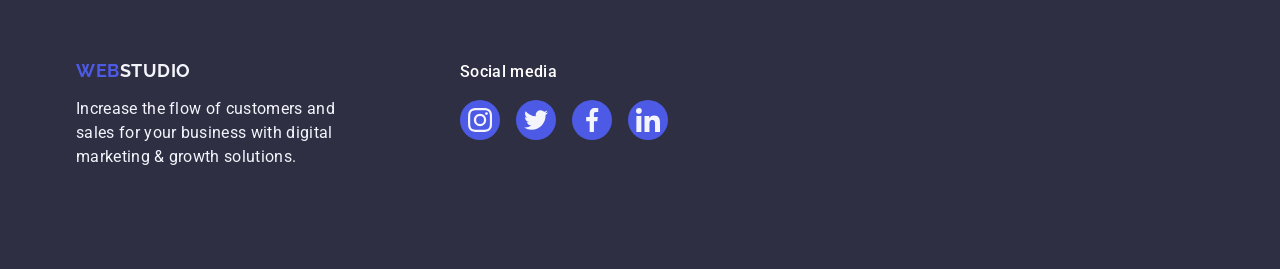
==== commit 8e3f1ff4: "adjustment" ====
--- a/index.html
+++ b/index.html
@@ -532,28 +532,28 @@
               <ul class="social-name-icon">
               <li class="social-name-list-icon">
                 <a href="#" class="footer-list-icon-social"
-                  ><svg class="footer-link-social-icon" width="16" height="16">
+                  ><svg class="footer-link-social-icon" width="24" height="24">
                     <use href="./images/icons.svg#icon-instagram"></use>
                   </svg>
                 </a>
               </li>
               <li class="social-name-list-icon">
                 <a href="" class="footer-list-icon-social"
-                  ><svg class="footer-link-social-icon" width="16" height="16">
+                  ><svg class="footer-link-social-icon" width="24" height="24">
                     <use href="./images/icons.svg#icon-twitter"></use>
                   </svg>
                 </a>
               </li>
               <li class="social-name-list-icon">
                 <a href="" class="footer-list-icon-social"
-                  ><svg class="footer-link-social-icon" width="16" height="16">
+                  ><svg class="footer-link-social-icon" width="24" height="24">
                     <use href="./images/icons.svg#icon-facebook"></use>
                   </svg>
                 </a>
               </li>
               <li class="social-name-list-icon">
                 <a href="" class="footer-list-icon-social"
-                  ><svg class="footer-link-social-icon" width="16" height="16">
+                  ><svg class="footer-link-social-icon" width="24" height="24">
                     <use href="./images/icons.svg#icon-linkedin"></use>
                   </svg>
                 </a>
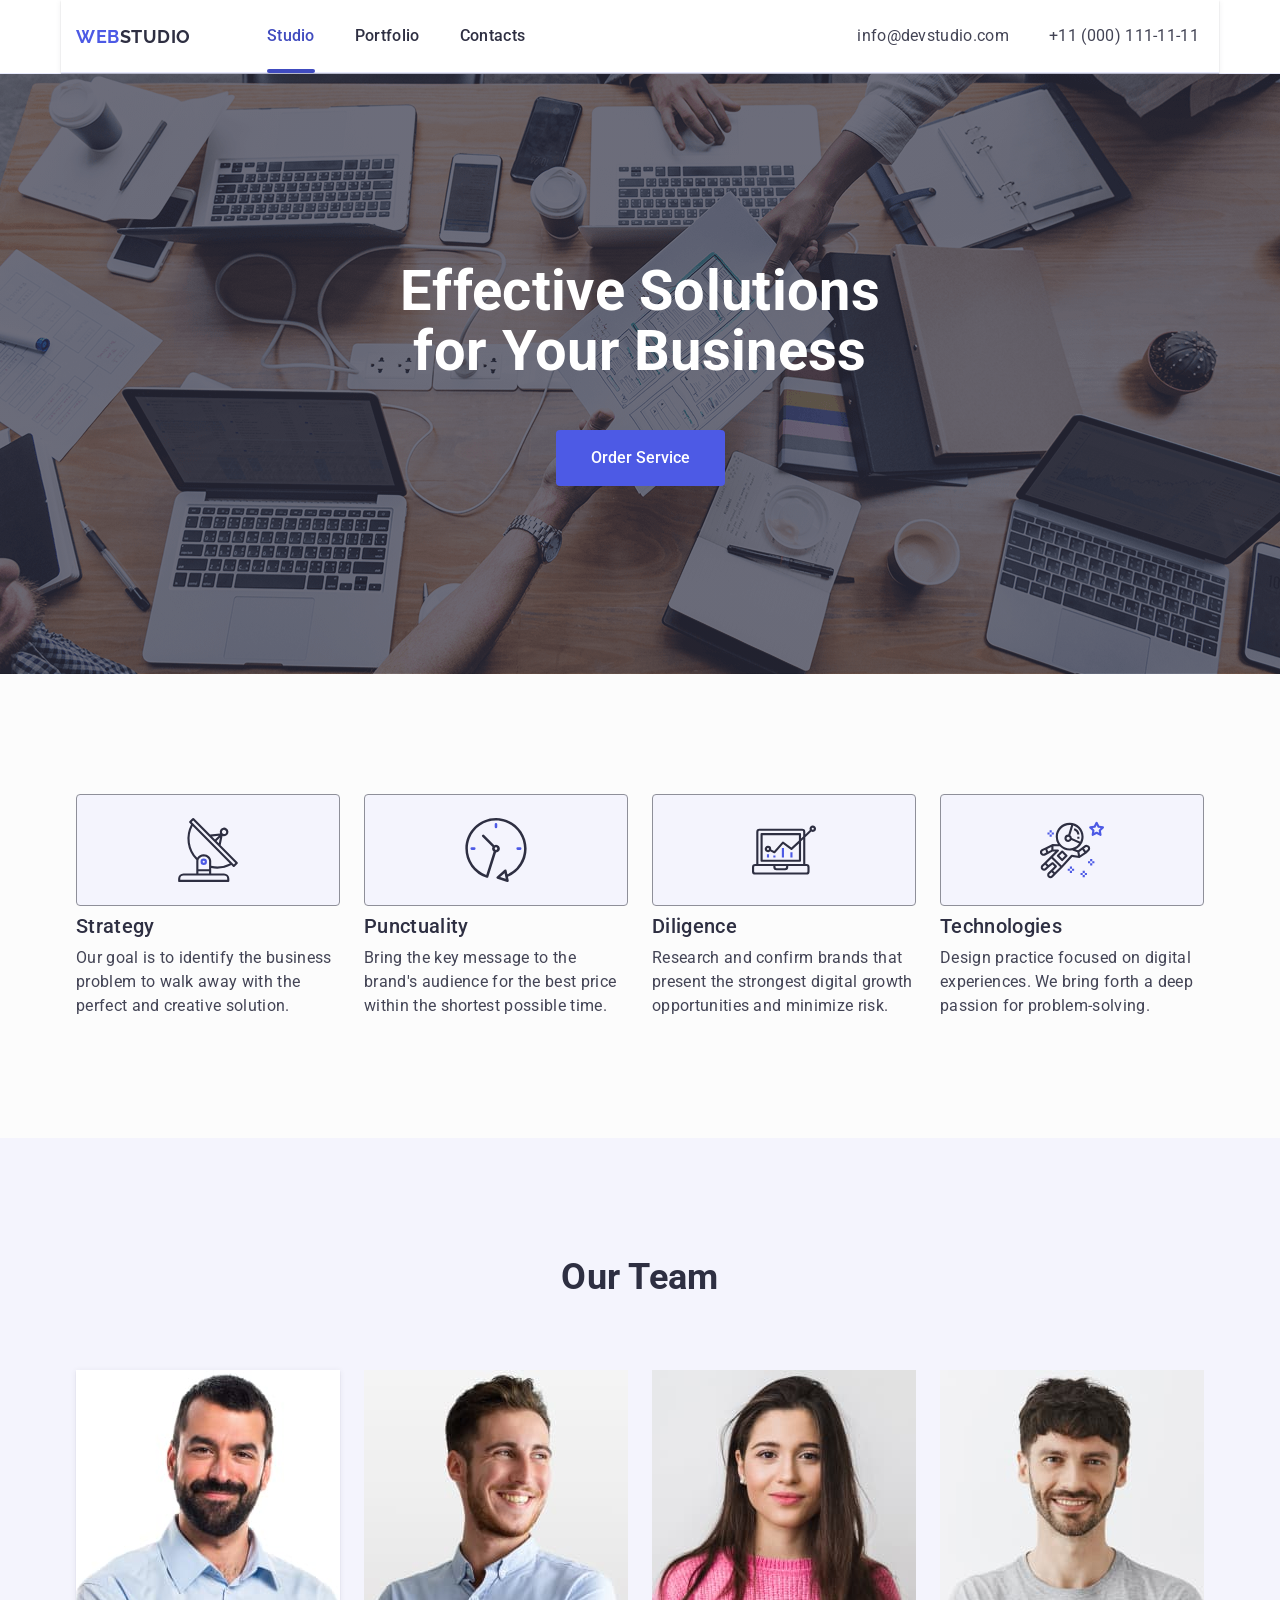
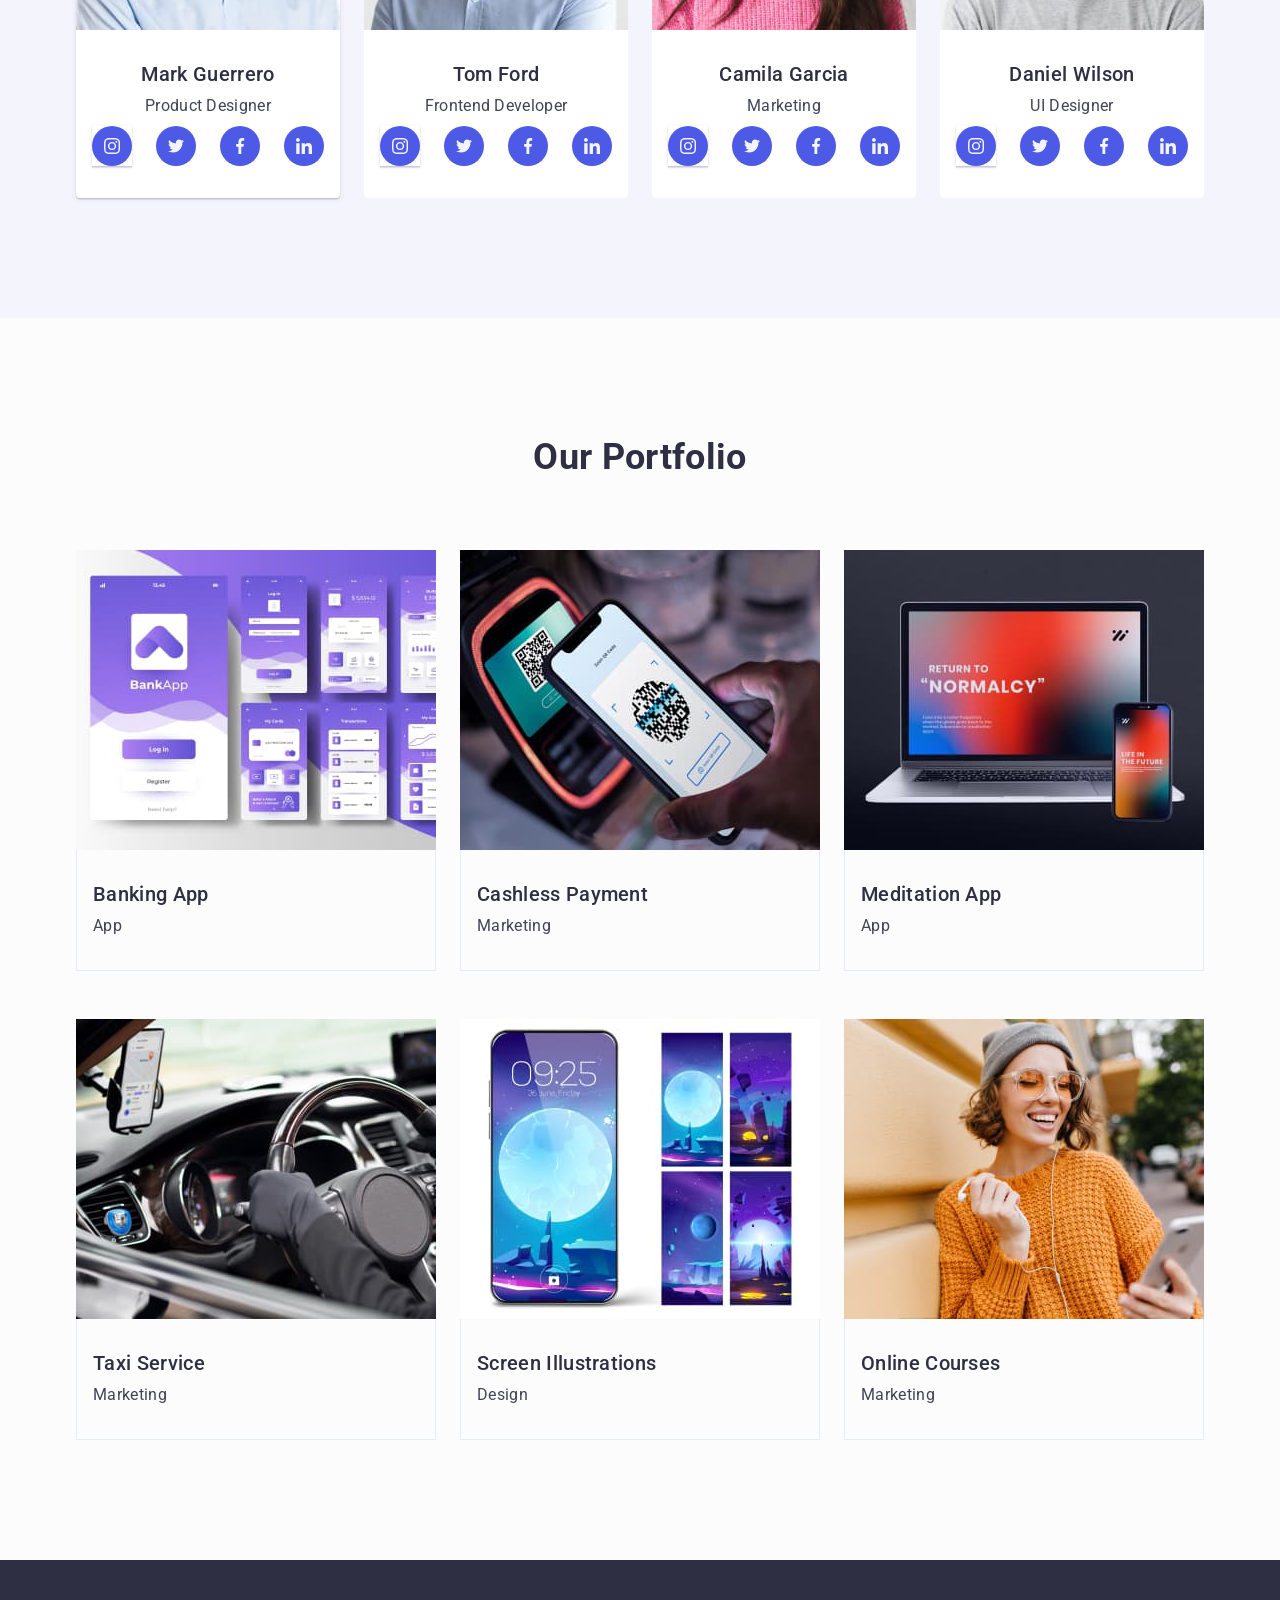
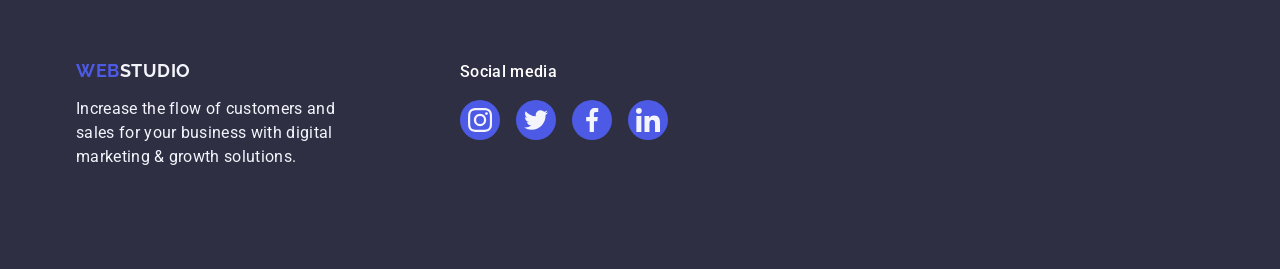
==== commit 21fdafaf: "adjustment portfolio" ====
--- a/index.html
+++ b/index.html
@@ -377,7 +377,7 @@
           <h2 class="portfolio-name">Our Portfolio</h2>
           <ul class="portfolio-list">
             <li class="portfolio-list-item">
-              <a href="" class="overlay-link">
+              
                 <div class="portfolio-overlay">
                   <img
                     class="portfolio-list-img"
@@ -396,10 +396,10 @@
                   <h3 class="portfolio-list-name">Banking App</h3>
                   <p class="portfolio-list-text">App</p>
                 </div>
-              </a>
+              
             </li>
             <li class="portfolio-list-item">
-              <a href="" class="overlay-link">
+              
                 <div class="portfolio-overlay">
                   <img
                     class="portfolio-list-img"
@@ -418,10 +418,10 @@
                   <h3 class="portfolio-list-name">Cashless Payment</h3>
                   <p class="portfolio-list-text">Marketing</p>
                 </div>
-              </a>
+             
             </li>
             <li class="portfolio-list-item">
-              <a href="" class="overlay-link">
+              
                 <div class="portfolio-overlay">
                   <img
                     class="portfolio-list-img"
@@ -440,10 +440,10 @@
                   <h3 class="portfolio-list-name">Meditation App</h3>
                   <p class="portfolio-list-text">App</p>
                 </div>
-              </a>
+              
             </li>
             <li class="portfolio-list-item">
-              <a href="" class="overlay-link">
+              
                 <div class="portfolio-overlay">
                   <img
                     class="portfolio-list-img"
@@ -462,10 +462,10 @@
                   <h3 class="portfolio-list-name">Taxi Service</h3>
                   <p class="portfolio-list-text">Marketing</p>
                 </div>
-              </a>
+              
             </li>
             <li class="portfolio-list-item">
-              <a href="" class="overlay-link">
+              
                 <div class="portfolio-overlay">
                   <img
                     class="portfolio-list-img"
@@ -484,10 +484,10 @@
                   <h3 class="portfolio-list-name">Screen Illustrations</h3>
                   <p class="portfolio-list-text">Design</p>
                 </div>
-              </a>
+             
             </li>
             <li class="portfolio-list-item">
-              <a href="" class="overlay-link">
+             
                 <div class="portfolio-overlay">
                   <img
                     class="portfolio-list-img"
@@ -506,7 +506,7 @@
                   <h3 class="portfolio-list-name">Online Courses</h3>
                   <p class="portfolio-list-text">Marketing</p>
                 </div>
-              </a>
+             
             </li>
           </ul>
         </div>
--- a/css/style.css
+++ b/css/style.css
@@ -292,7 +292,7 @@
   gap: 24px;
 }
 
-.team-list:nth-child(1) {box-shadow: 0px 1px 6px rgba(46, 47, 66, 0.08), 0px 1px 1px rgba(46, 47, 66, 0.16), 0px 2px 1px rgba(46, 47, 66, 0.08);} 
+.team-list li:first-child {box-shadow: 0px 1px 6px rgba(46, 47, 66, 0.08), 0px 1px 1px rgba(46, 47, 66, 0.16), 0px 2px 1px rgba(46, 47, 66, 0.08);} 
 
 .team-list-item {
   border-radius: 0 0 4px 4px;
@@ -381,8 +381,8 @@
 .portfolio-list-item:focus {
   box-shadow: 0 2px 1px 0 rgba(46, 47, 66, 0.08),
     0 1px 1px 0 rgba(46, 47, 66, 0.16), 0 1px 6px 0 rgba(46, 47, 66, 0.08);
-  background: #fff;
-  transform: translateY(0);
+  background: #ffffff;
+  
 }
 
 .portfolio-list-item {
@@ -394,8 +394,8 @@
   overflow: hidden;
 }
 
-.overlay-link:hover .portfolio-overlay-text,
-.overlay-link:focus .portfolio-overlay-text{transform: translateY(0%);}
+.portfolio-list-item:hover .portfolio-overlay-text,
+.portfolio-list-item:focus .portfolio-overlay-text{transform: translateY(0%);}
 
 .portfolio-overlay-text {
   position: absolute;
